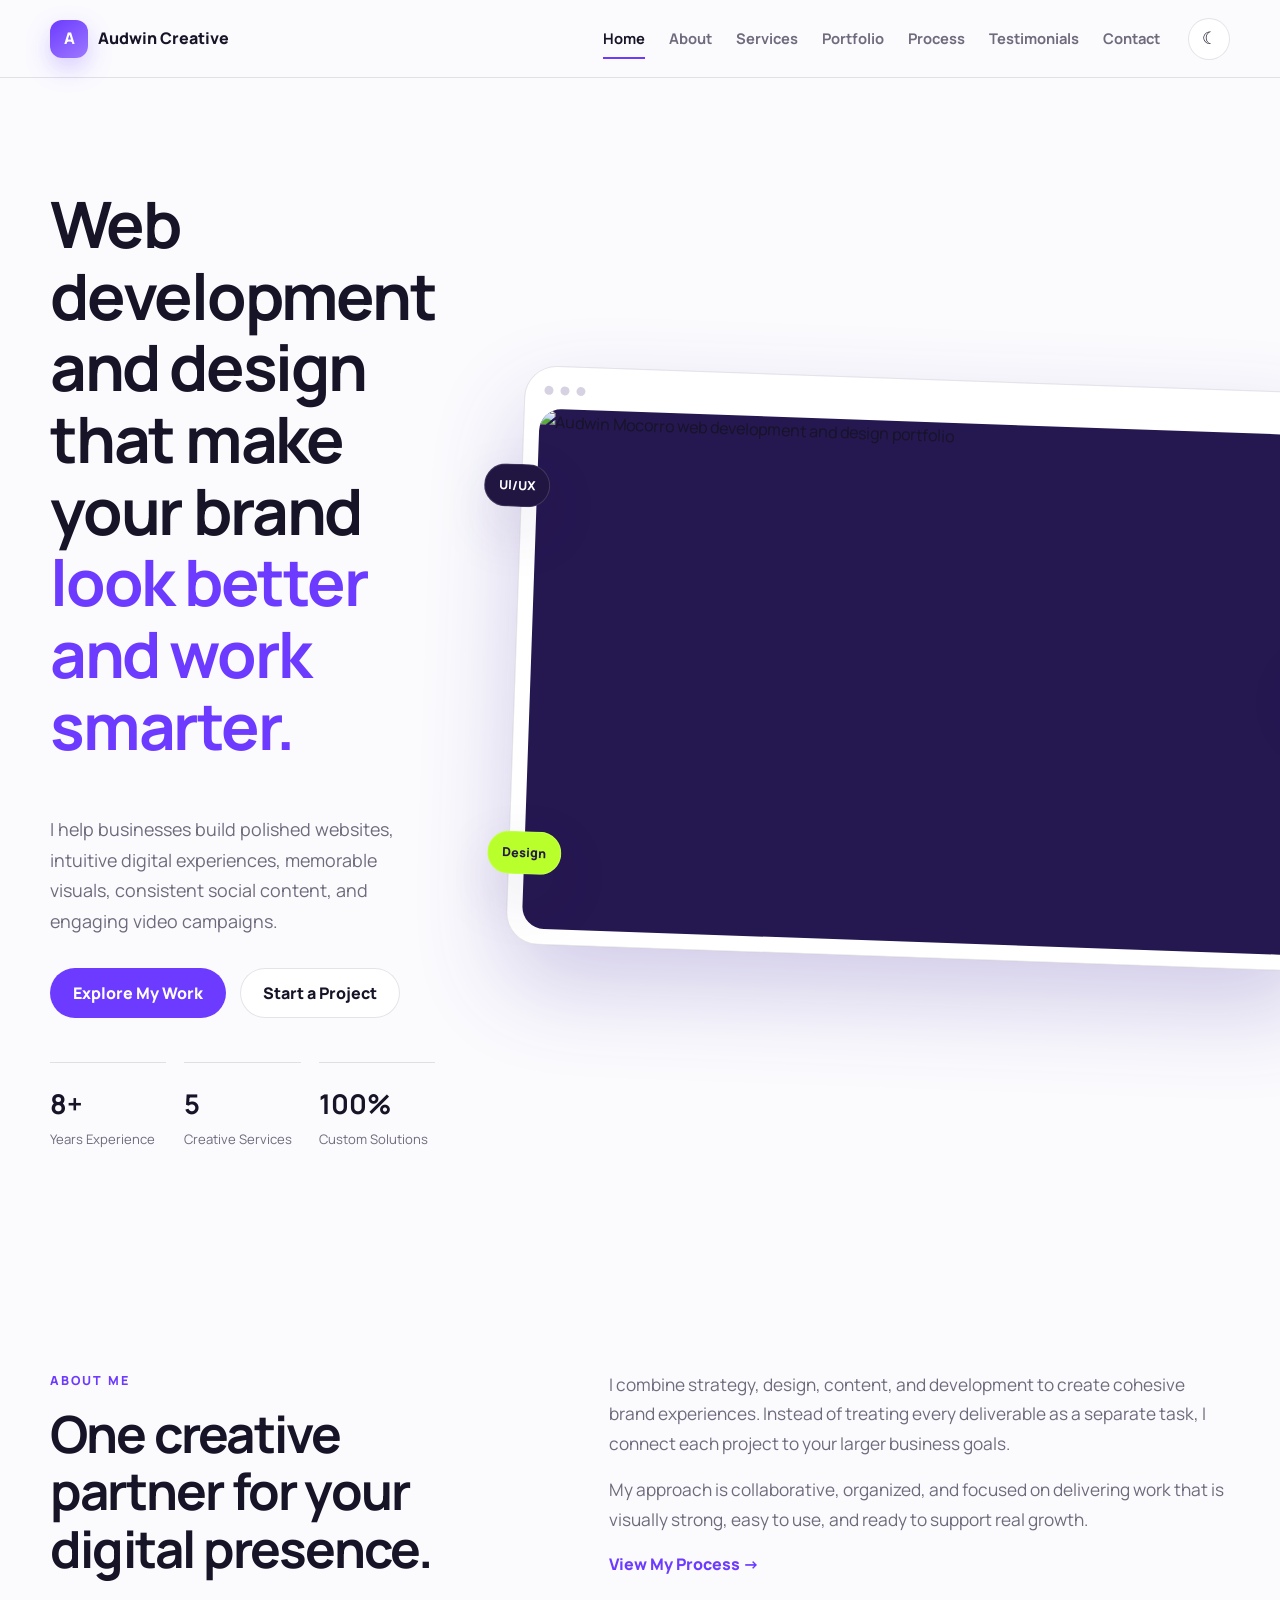
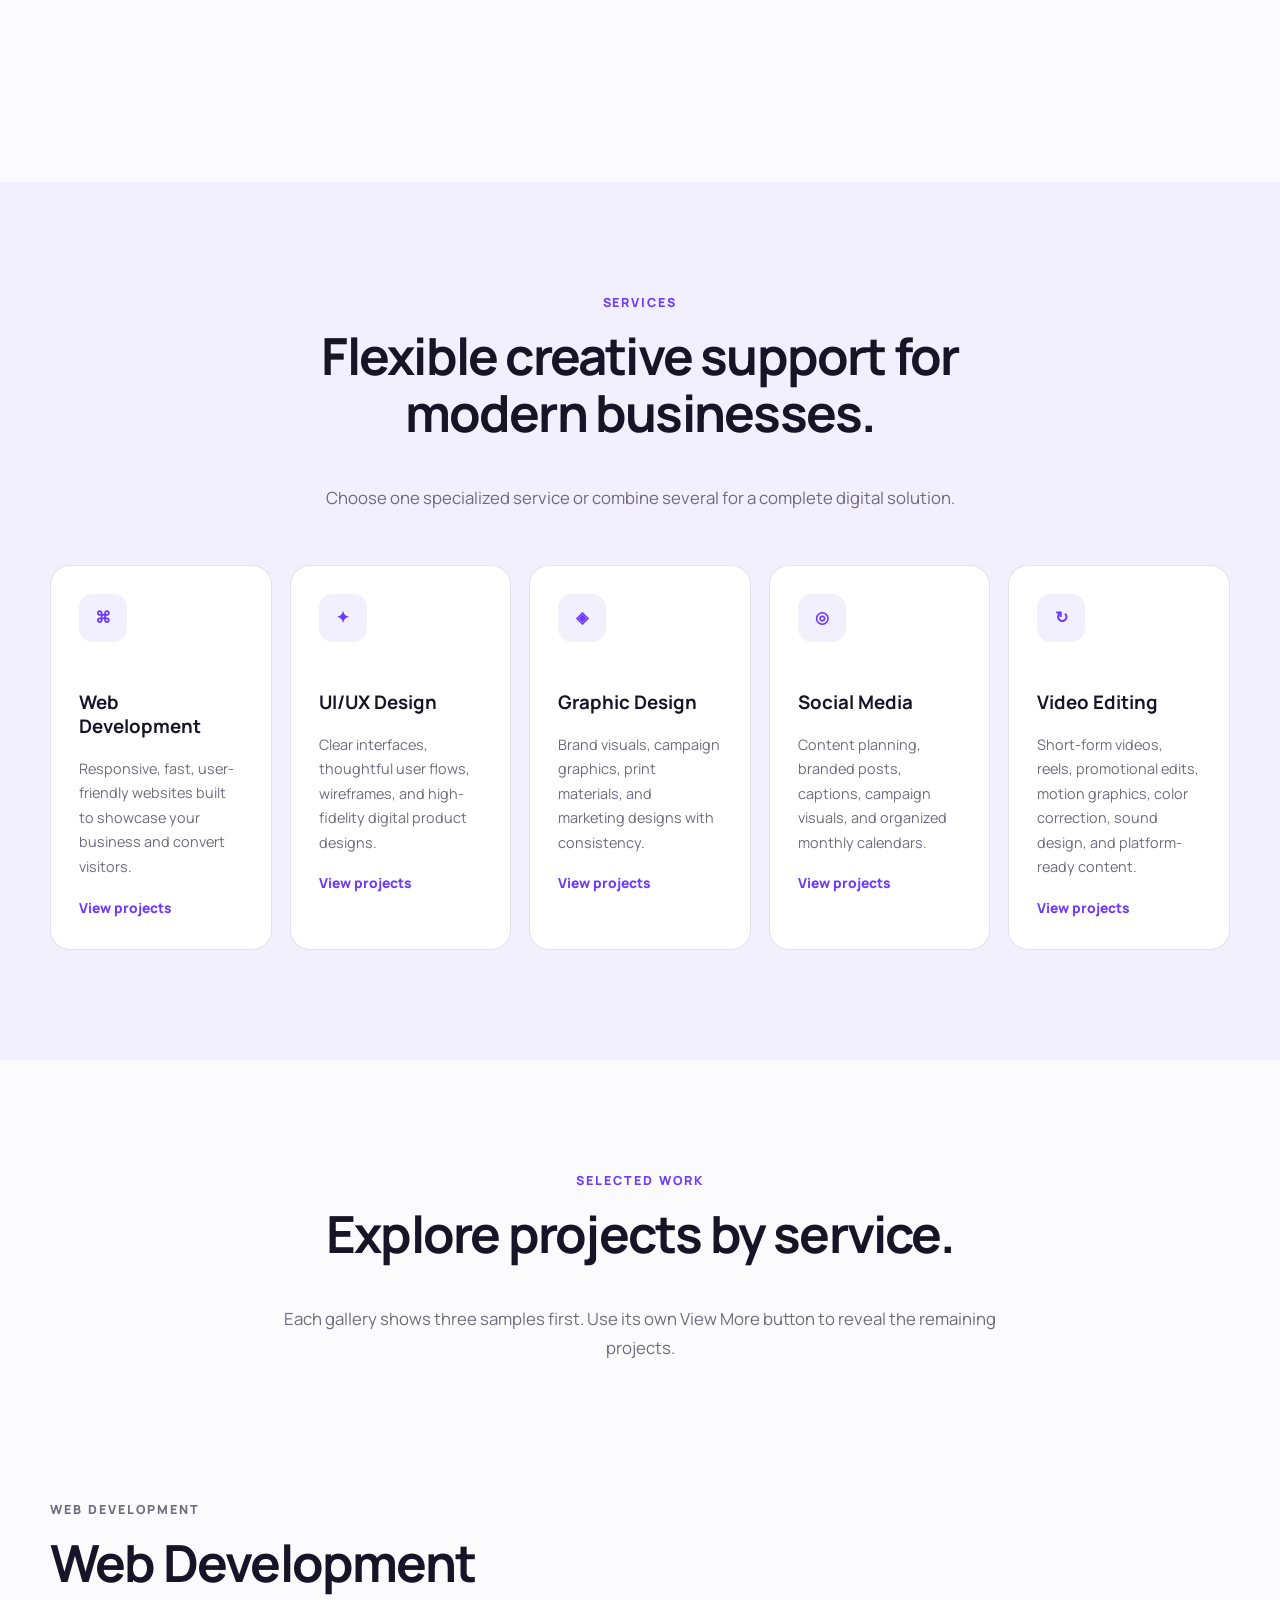
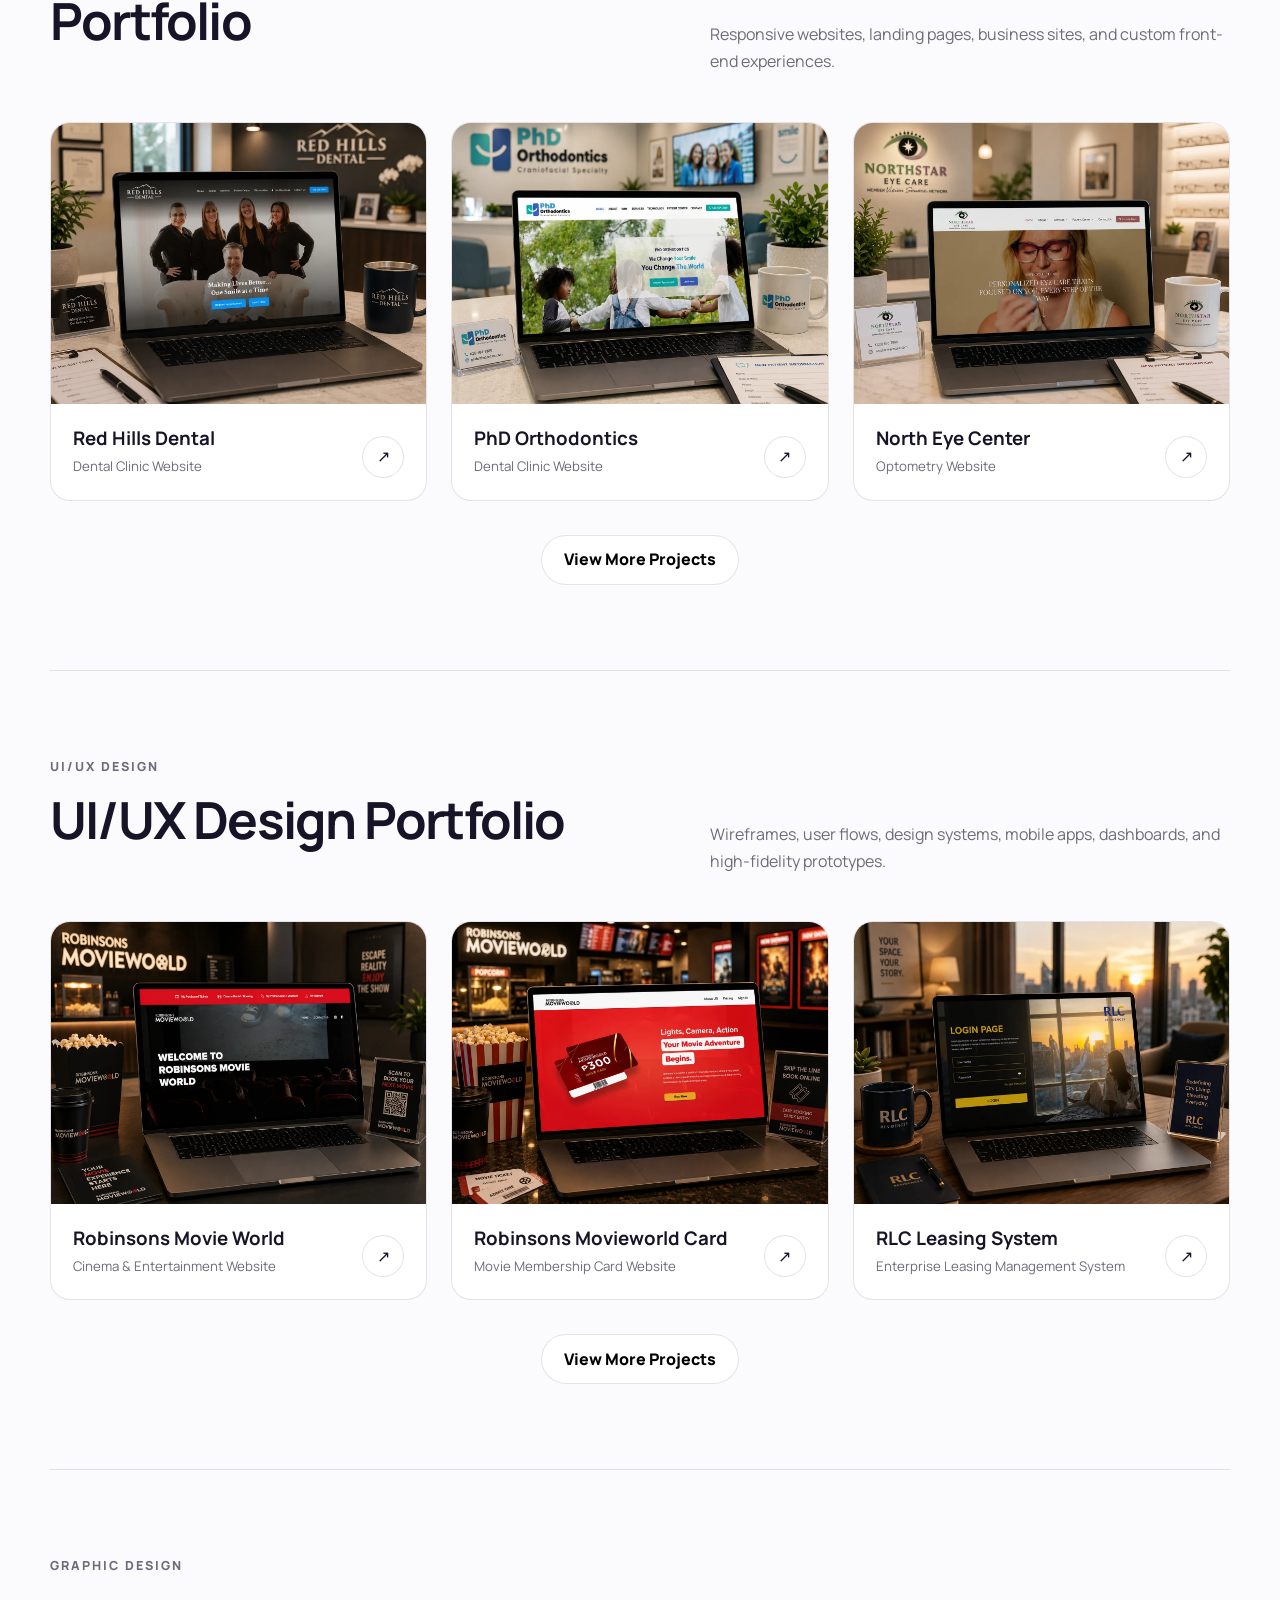
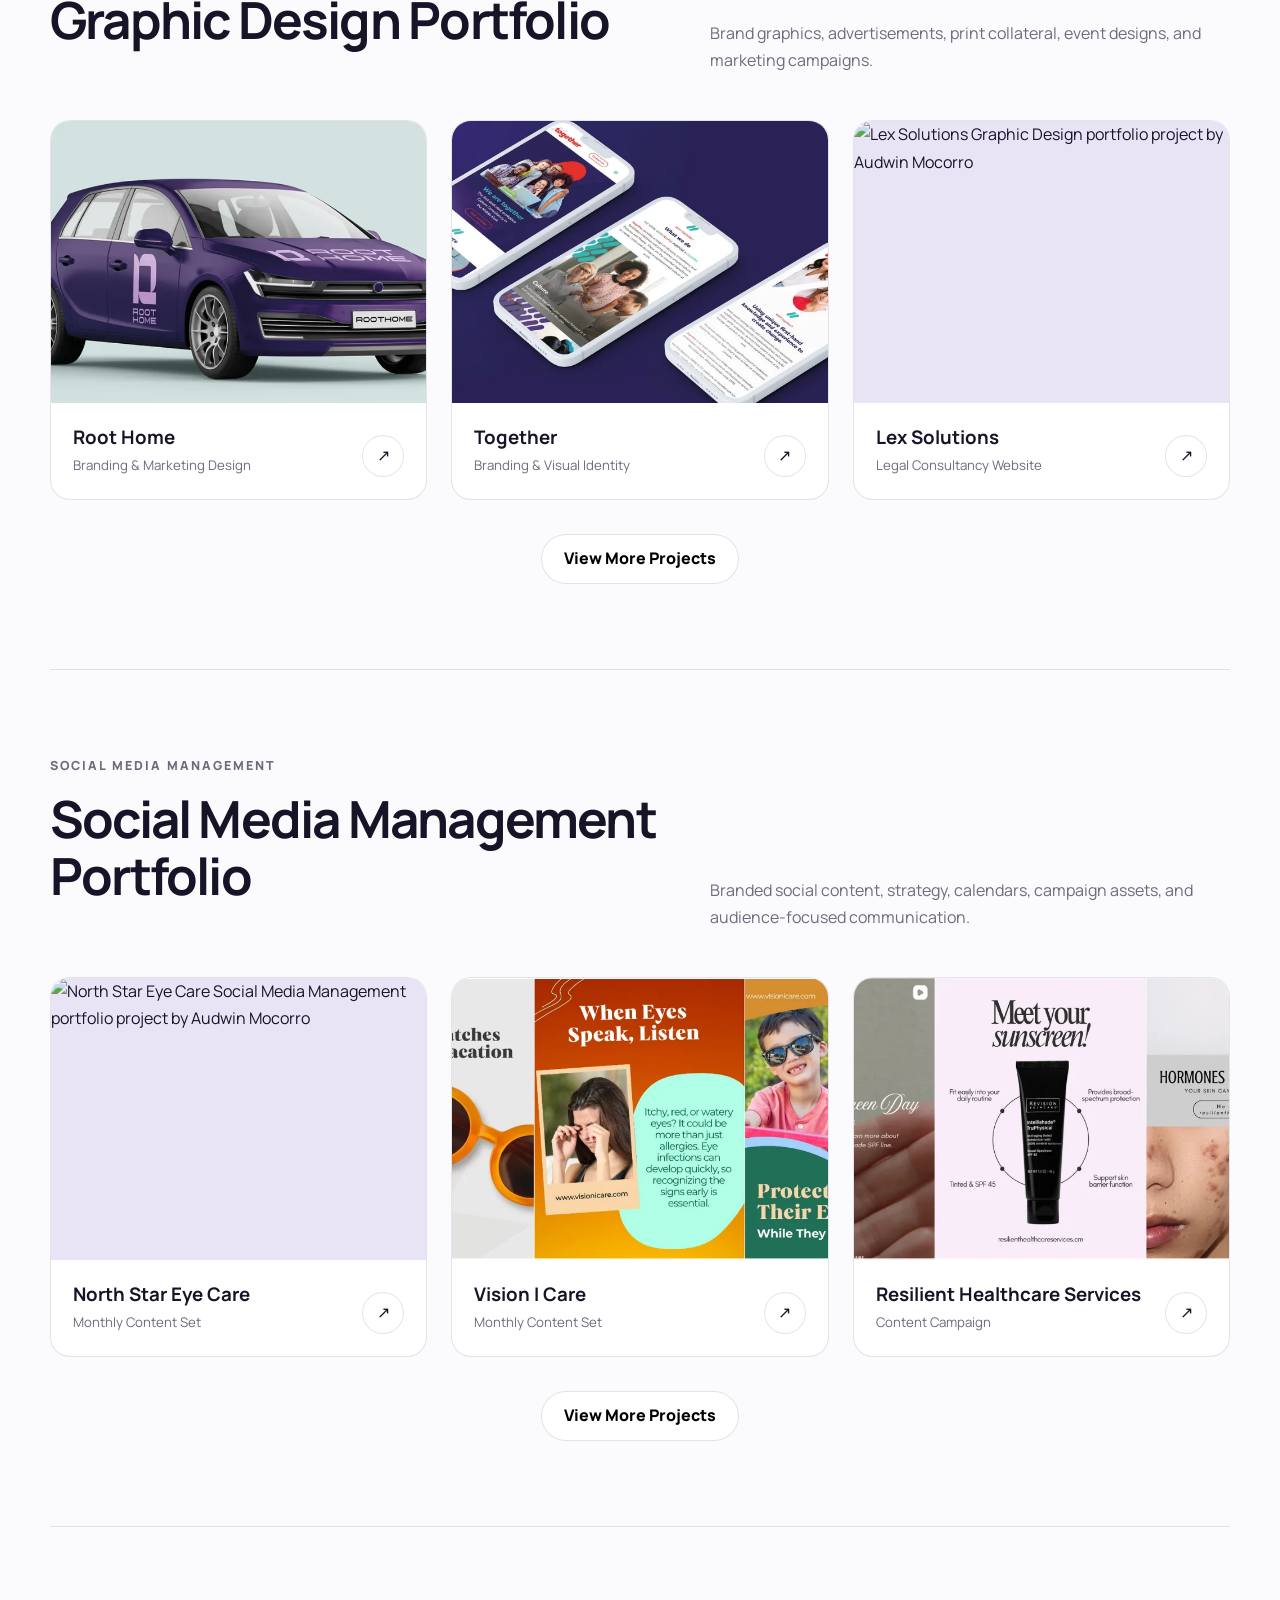
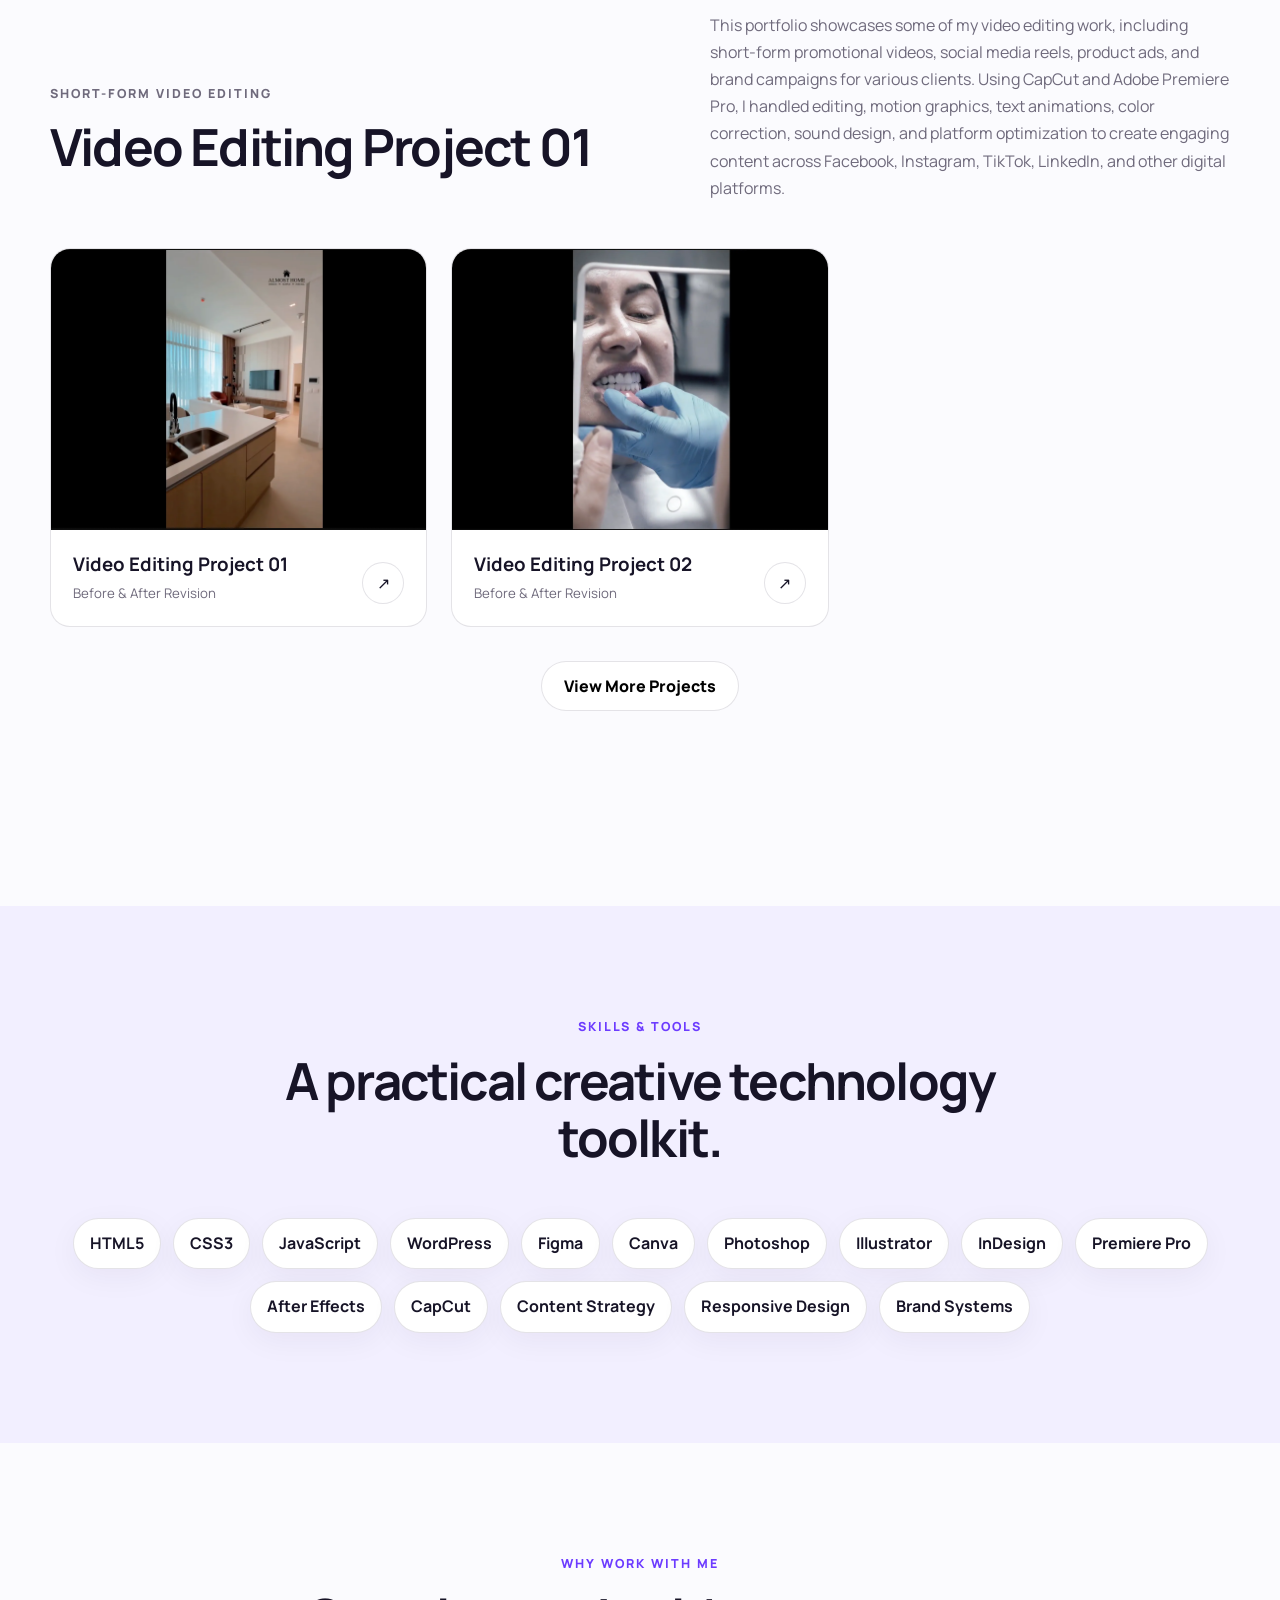
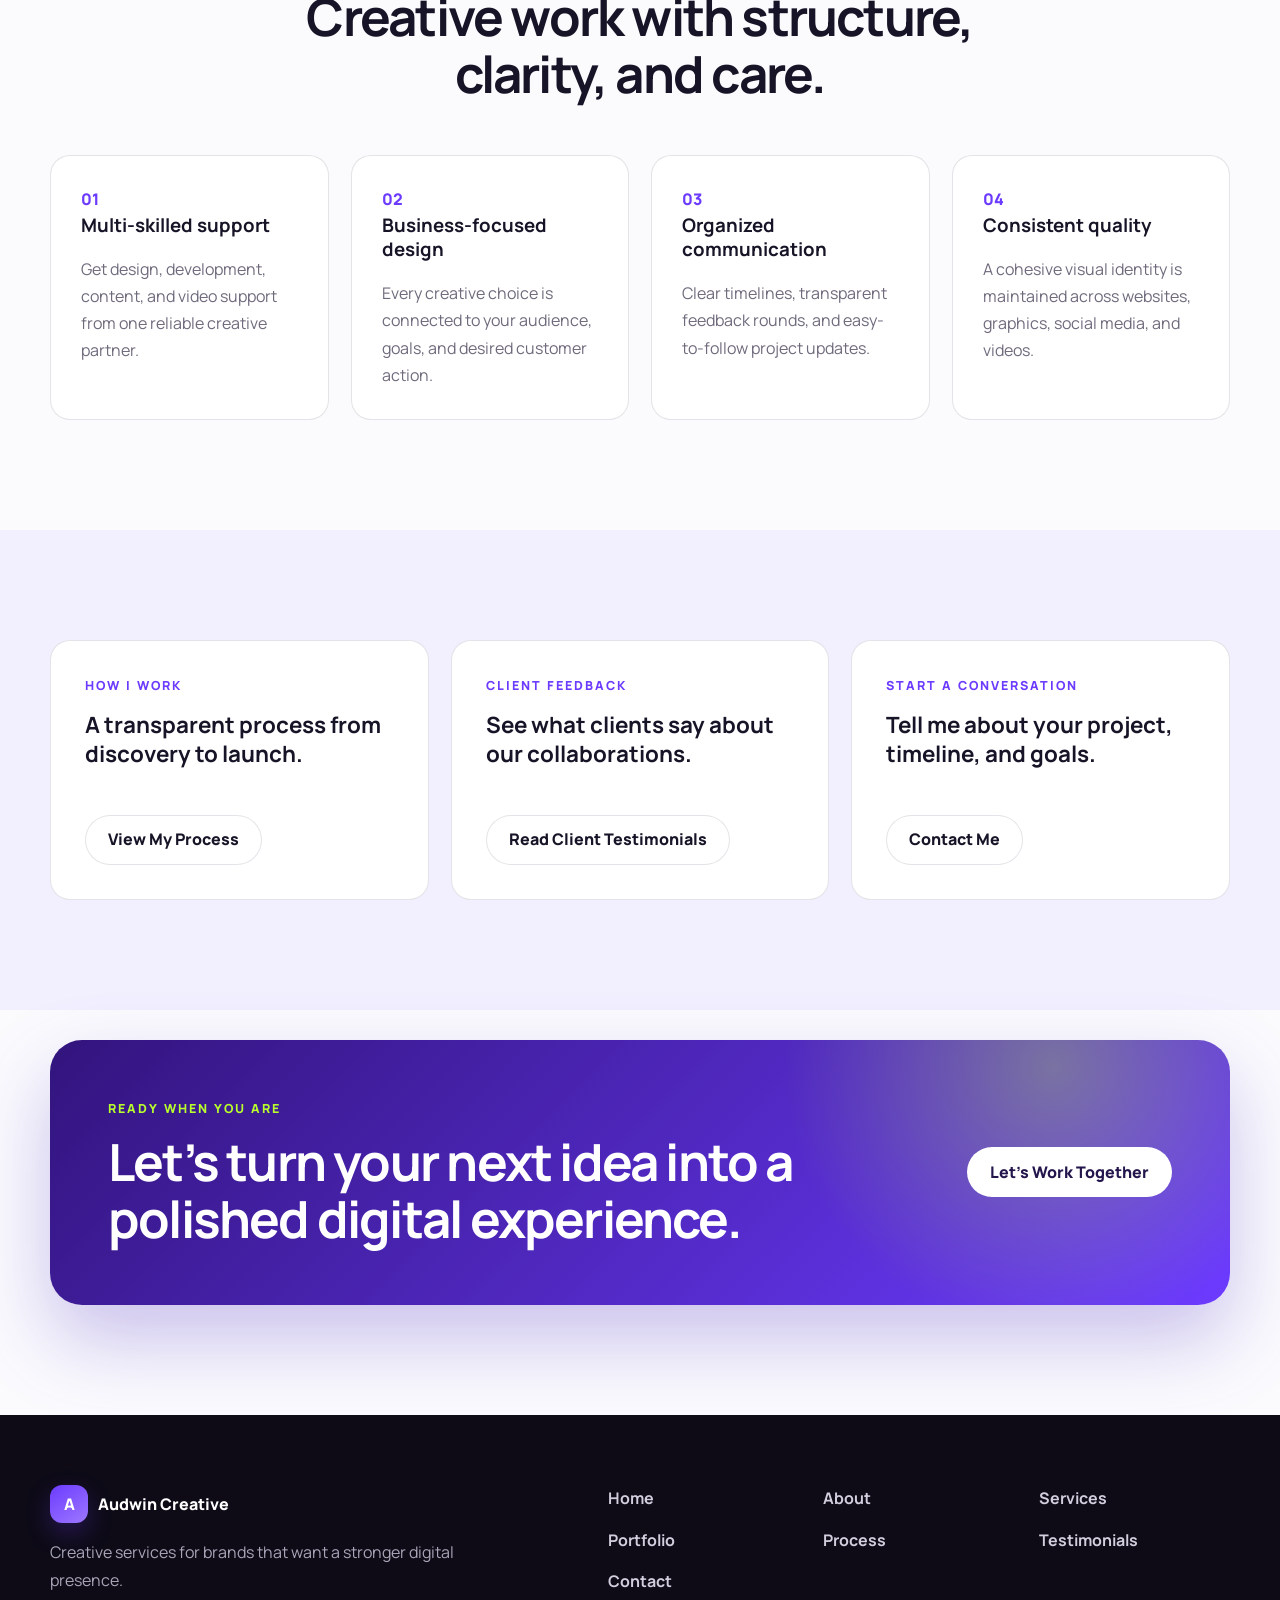
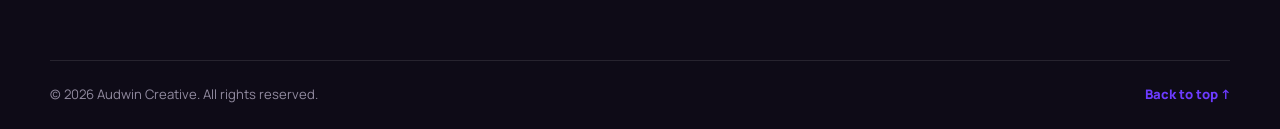
==== index.html @ 1a660b97 "Add files via upload" ====
<!DOCTYPE html>

<html lang="en">
<head>
<meta charset="utf-8"/>
<meta content="width=device-width, initial-scale=1.0" name="viewport"/>
<meta content="Portfolio of Audwin Mocorro, a web developer and multidisciplinary designer specializing in WordPress, UI/UX, graphic design, social media and video editing." name="description"/>
<title>Audwin Mocorro | Web Developer, UI/UX &amp; Graphic Designer</title>
<link href="https://fonts.googleapis.com" rel="preconnect"/>
<link crossorigin="" href="https://fonts.gstatic.com" rel="preconnect"/>
<link href="https://fonts.googleapis.com/css2?family=Manrope:wght@400;500;600;700;800&amp;family=Playfair+Display:wght@600;700&amp;display=swap" rel="stylesheet"/>
<link href="style.css" rel="stylesheet"/>
<script defer="" src="script.js"></script>
<meta content="index, follow, max-image-preview:large, max-snippet:-1, max-video-preview:-1" name="robots"/><link href="https://audwinportfolio.online/" rel="canonical"/><meta content="website" property="og:type"/><meta content="Audwin Mocorro Portfolio" property="og:site_name"/><meta content="Audwin Mocorro | Web Developer, UI/UX &amp; Graphic Designer" property="og:title"/><meta content="Portfolio of Audwin Mocorro, a web developer and multidisciplinary designer specializing in WordPress, UI/UX, graphic design, social media and video editing." property="og:description"/><meta content="https://audwinportfolio.online/" property="og:url"/><meta content="summary_large_image" name="twitter:card"/><meta content="Audwin Mocorro | Web Developer, UI/UX &amp; Graphic Designer" name="twitter:title"/><meta content="Portfolio of Audwin Mocorro, a web developer and multidisciplinary designer specializing in WordPress, UI/UX, graphic design, social media and video editing." name="twitter:description"/><meta content="https://audwinportfolio.online/assets__images__heroimage.webp" property="og:image"/><meta content="Audwin Mocorro creative portfolio workspace" property="og:image:alt"/><meta content="https://audwinportfolio.online/assets__images__heroimage.webp" name="twitter:image"/><script type="application/ld+json">{"@context": "https://schema.org", "@graph": [{"@type": "Person", "@id": "https://audwinportfolio.online/#person", "name": "Audwin M. Mocorro Jr.", "url": "https://audwinportfolio.online/", "jobTitle": "Web Developer and Multidisciplinary Designer", "knowsAbout": ["Web Development", "WordPress", "UI/UX Design", "Graphic Design", "Social Media Management", "Video Editing"]}, {"@type": "WebSite", "@id": "https://audwinportfolio.online/#website", "url": "https://audwinportfolio.online/", "name": "Audwin Mocorro Portfolio", "publisher": {"@id": "https://audwinportfolio.online/#person"}}, {"@type": "ProfilePage", "@id": "https://audwinportfolio.online/#profile", "url": "https://audwinportfolio.online/", "name": "Audwin Mocorro | Web Developer, UI/UX & Graphic Designer", "mainEntity": {"@id": "https://audwinportfolio.online/#person"}, "isPartOf": {"@id": "https://audwinportfolio.online/#website"}}]}</script></head>
<body data-page="home">
<div aria-hidden="true" class="scroll-progress"><span></span></div>
<header class="site-header">
<div class="container nav-wrap">
<a aria-label="Audwin Creative home" class="brand" href="index.html">
<span class="brand-mark">A</span>
<span>Audwin Creative</span>
</a>
<button aria-controls="site-navigation" aria-expanded="false" aria-label="Open navigation" class="nav-toggle" type="button">
<span></span><span></span><span></span>
</button>
<nav aria-label="Primary navigation" class="site-nav" id="site-navigation">
<a data-nav="home" href="index.html">Home</a>
<a href="index.html#about">About</a>
<a href="index.html#services">Services</a>
<a href="index.html#portfolio">Portfolio</a>
<a data-nav="process" href="process.html">Process</a>
<a data-nav="testimonials" href="testimonials.html">Testimonials</a>
<a data-nav="contact" href="contact.html">Contact</a>
</nav>
<button aria-label="Switch color theme" class="theme-toggle" title="Switch color theme" type="button">
<span aria-hidden="true" class="theme-icon">☾</span>
</button>
</div>
</header>
<main>
<section class="hero section page-enter">
<div class="container hero-grid">
<div class="hero-copy reveal">
<h2 class="hero-title">Web development and design that make your brand <span>look better and work smarter.</span></h2>
<p class="hero-text">I help businesses build polished websites, intuitive digital experiences, memorable visuals, consistent social content, and engaging video campaigns.</p>
<div class="button-row">
<a class="btn btn-primary" href="#portfolio">Explore My Work</a>
<a class="btn btn-secondary" href="contact.html">Start a Project</a>
</div>
<div aria-label="Portfolio statistics" class="hero-stats">
<div><strong>8+</strong><span>Years Experience</span></div>
<div><strong>5</strong><span>Creative Services</span></div>
<div><strong>100%</strong><span>Custom Solutions</span></div>
</div>
</div>
<div class="hero-visual reveal">
<div class="workspace-card">
<div aria-hidden="true" class="workspace-top"><span></span><span></span><span></span></div>
<div class="workspace-screen">
<!-- Replace this dummy hero image with your own image inside assets/images -->
<img alt="Audwin Mocorro web development and design portfolio" decoding="async" fetchpriority="high" height="800" src="assets__images__heroimage.webp" width="1200"/>
</div>
<div class="floating-badge badge-one">UI/UX</div>
<div class="floating-badge badge-two">Web</div>
<div class="floating-badge badge-three">Design</div>
</div>
</div>
</div>
</section>
<section class="section" id="about">
<div class="container split-layout">
<div class="section-heading reveal">
<p class="eyebrow">About Me</p>
<h2>One creative partner for your digital presence.</h2>
</div>
<div class="about-copy reveal">
<p>I combine strategy, design, content, and development to create cohesive brand experiences. Instead of treating every deliverable as a separate task, I connect each project to your larger business goals.</p>
<p>My approach is collaborative, organized, and focused on delivering work that is visually strong, easy to use, and ready to support real growth.</p>
<a class="text-link" href="process.html">View My Process <span>→</span></a>
</div>
</div>
</section>
<section class="section section-muted" id="services">
<div class="container">
<div class="section-heading centered reveal">
<p class="eyebrow">Services</p>
<h2>Flexible creative support for modern businesses.</h2>
<p>Choose one specialized service or combine several for a complete digital solution.</p>
</div>
<div class="service-grid">
<article class="card service-card reveal"><span class="service-icon">⌘</span><h3>Web Development</h3><p>Responsive, fast, user-friendly websites built to showcase your business and convert visitors.</p><a href="#web-development">View projects</a></article>
<article class="card service-card reveal"><span class="service-icon">✦</span><h3>UI/UX Design</h3><p>Clear interfaces, thoughtful user flows, wireframes, and high-fidelity digital product designs.</p><a href="#uiux-design">View projects</a></article>
<article class="card service-card reveal"><span class="service-icon">◈</span><h3>Graphic Design</h3><p>Brand visuals, campaign graphics, print materials, and marketing designs with consistency.</p><a href="#graphic-design">View projects</a></article>
<article class="card service-card reveal"><span class="service-icon">◎</span><h3>Social Media</h3><p>Content planning, branded posts, captions, campaign visuals, and organized monthly calendars.</p><a href="#social-media">View projects</a></article>
<article class="card service-card reveal"><span class="service-icon">↻</span><h3>Video Editing</h3><p>Short-form videos, reels, promotional edits, motion graphics, color correction, sound design, and platform-ready content.</p><a href="#social-media-revise-management">View projects</a></article>
</div>
</div>
</section>
<section class="section portfolio-master" id="portfolio">
<div class="container">
<div class="section-heading centered reveal">
<p class="eyebrow">Selected Work</p>
<h2>Explore projects by service.</h2>
<p>Each gallery shows three samples first. Use its own View More button to reveal the remaining projects.</p>
</div>
<div id="portfolio-sections"></div>
</div>
</section>
<section class="section section-muted" id="skills">
<div class="container">
<div class="section-heading centered reveal">
<p class="eyebrow">Skills &amp; Tools</p>
<h2>A practical creative technology toolkit.</h2>
</div>
<div class="skills-grid reveal">
<span>HTML5</span><span>CSS3</span><span>JavaScript</span><span>WordPress</span><span>Figma</span><span>Canva</span><span>Photoshop</span><span>Illustrator</span><span>InDesign</span><span>Premiere Pro</span><span>After Effects</span><span>CapCut</span><span>Content Strategy</span><span>Responsive Design</span><span>Brand Systems</span>
</div>
</div>
</section>
<section class="section" id="why-me">
<div class="container">
<div class="section-heading centered reveal">
<p class="eyebrow">Why Work With Me</p>
<h2>Creative work with structure, clarity, and care.</h2>
</div>
<div class="feature-grid">
<article class="card feature-card reveal"><span>01</span><h3>Multi-skilled support</h3><p>Get design, development, content, and video support from one reliable creative partner.</p></article>
<article class="card feature-card reveal"><span>02</span><h3>Business-focused design</h3><p>Every creative choice is connected to your audience, goals, and desired customer action.</p></article>
<article class="card feature-card reveal"><span>03</span><h3>Organized communication</h3><p>Clear timelines, transparent feedback rounds, and easy-to-follow project updates.</p></article>
<article class="card feature-card reveal"><span>04</span><h3>Consistent quality</h3><p>A cohesive visual identity is maintained across websites, graphics, social media, and videos.</p></article>
</div>
</div>
</section>
<section class="section preview-section section-muted">
<div class="container preview-grid">
<article class="card preview-card reveal"><p class="eyebrow">How I Work</p><h3>A transparent process from discovery to launch.</h3><a class="btn btn-secondary" href="process.html">View My Process</a></article>
<article class="card preview-card reveal"><p class="eyebrow">Client Feedback</p><h3>See what clients say about our collaborations.</h3><a class="btn btn-secondary" href="testimonials.html">Read Client Testimonials</a></article>
<article class="card preview-card reveal"><p class="eyebrow">Start a Conversation</p><h3>Tell me about your project, timeline, and goals.</h3><a class="btn btn-secondary" href="contact.html">Contact Me</a></article>
</div>
</section>
<section class="section cta-section">
<div class="container cta-box reveal">
<div><p class="eyebrow">Ready When You Are</p><h2>Let’s turn your next idea into a polished digital experience.</h2></div>
<a class="btn btn-light" href="contact.html">Let’s Work Together</a>
</div>
</section>
</main>
<footer class="site-footer">
<div class="container footer-grid">
<div><a class="brand footer-brand" href="index.html"><span class="brand-mark">A</span><span>Audwin Creative</span></a><p>Creative services for brands that want a stronger digital presence.</p></div>
<nav aria-label="Footer navigation" class="footer-links"><a href="index.html">Home</a><a href="index.html#about">About</a><a href="index.html#services">Services</a><a href="index.html#portfolio">Portfolio</a><a href="process.html">Process</a><a href="testimonials.html">Testimonials</a><a href="contact.html">Contact</a></nav>
</div>
<div class="container footer-bottom"><span>© <span data-current-year=""></span> Audwin Creative. All rights reserved.</span><a class="text-link" href="#top">Back to top ↑</a></div>
</footer>
<button aria-label="Scroll to top" class="scroll-top" type="button">↑</button>
<div aria-hidden="true" aria-labelledby="modal-title" aria-modal="true" class="modal" id="project-modal" role="dialog">
<div class="modal-backdrop" data-modal-close=""></div>
<div class="modal-panel" role="document">
<button aria-label="Close modal" class="modal-close" data-modal-close="" type="button">×</button>
<div class="modal-gallery">
<div aria-live="polite" id="modal-media"></div>
<button aria-label="Previous image" class="gallery-arrow gallery-prev" data-gallery-prev="" type="button">‹</button>
<button aria-label="Next image" class="gallery-arrow gallery-next" data-gallery-next="" type="button">›</button>
<button aria-label="Enlarge image" class="gallery-zoom" data-gallery-zoom="" type="button">⌕</button>
<span class="gallery-counter" id="modal-counter">1 / 1</span>
</div>
<div aria-label="Project image thumbnails" class="modal-thumbnails" id="modal-thumbnails"></div>
<div class="modal-copy"><p class="eyebrow" id="modal-category">Project Category</p><h2 id="modal-title">Project Title</h2><p id="modal-description">Project description.</p><p class="gallery-help">Use the arrow buttons, keyboard arrows, thumbnails, or swipe to browse.</p></div>
<div aria-hidden="true" class="image-zoom" id="image-zoom">
<button aria-label="Close enlarged image" class="zoom-close" data-zoom-close="" type="button">×</button>
<div class="zoom-backdrop" data-zoom-close=""></div>
<img alt="" decoding="async" id="zoom-image" loading="lazy" src=""/>
</div>
</div>
</div>
</body>
</html>
---- style.css ----
:root {
  --bg: #fbfbfe;
  --surface: #ffffff;
  --surface-alt: #f2efff;
  --text: #171427;
  --muted: #6f6a7c;
  --primary: #6c3bff;
  --primary-dark: #4f22d6;
  --accent: #b9ff2c;
  --border: rgba(35, 28, 58, 0.12);
  --shadow: 0 22px 60px rgba(54, 36, 108, 0.12);
  --radius-sm: 12px;
  --radius: 20px;
  --radius-lg: 32px;
  --container: 1180px;
  --header-height: 78px;
  --transition: 220ms ease;
}

[data-theme="dark"] {
  /* Main colors */
  --bg: #0d0a17;
  --surface: #171222;
  --surface-alt: #211a32;

  /* Text colors */
  --text: #f8f6ff;
  --muted: #b9b2c9;

  /* Brand colors */
  --primary: #8b5cf6;
  --primary-dark: #7c3aed;
  --accent: #b9ff2c;

  /* Borders and shadows */
  --border: rgba(255, 255, 255, 0.12);
  --shadow: 0 24px 70px rgba(0, 0, 0, 0.45);

  color-scheme: dark;
}

* { box-sizing: border-box; }
html { scroll-behavior: smooth; scroll-padding-top: calc(var(--header-height) + 20px); }
body { margin: 0; font-family: "Manrope", sans-serif; color: var(--text); background: var(--bg); line-height: 1.7; transition: background var(--transition), color var(--transition); }
body.nav-open { overflow: hidden; }
img, video { display: block; max-width: 100%; }
a { color: inherit; text-decoration: none; }
button, input, select, textarea { font: inherit; }
button { cursor: pointer; }
h1, h2, h3, p { margin-top: 0; }
h1, h2 { letter-spacing: -0.035em; line-height: 1.12; }
h1 { font-size: clamp(3rem, 7vw, 6rem); }
h2 { font-size: clamp(2rem, 4vw, 3.7rem); }
h3 { line-height: 1.3; }

.visit-website-btn{
  display:inline-block;
  margin-top:15px;
  padding:12px 20px;
  background:#6c3bff;
  color:#fff;
  text-decoration:none;
  border-radius:8px;
  font-weight:600;
  transition:.3s;
}

.visit-website-btn:hover{
  background:#5a2fe0;
  transform:translateY(-2px);
}

.container { width: min(var(--container), calc(100% - 40px)); margin-inline: auto; }
.narrow { max-width: 830px; }
.section { padding: 110px 0; }
.section-muted { background: var(--surface-alt); }
.card { background: var(--surface); border: 1px solid var(--border); border-radius: var(--radius); box-shadow: var(--shadow); }
.eyebrow { margin-bottom: 14px; color: var(--primary); font-size: .78rem; font-weight: 800; letter-spacing: .16em; text-transform: uppercase; }
.section-heading { max-width: 760px; margin-bottom: 52px; }
.section-heading.centered { margin-inline: auto; text-align: center; }
.section-heading p:last-child { color: var(--muted); font-size: 1.05rem; }
.button-row { display: flex; gap: 14px; flex-wrap: wrap; margin-top: 32px; }
.btn { display: inline-flex; align-items: center; justify-content: center; min-height: 50px; padding: 0 22px; border: 1px solid transparent; border-radius: 999px; font-weight: 800; transition: transform var(--transition), background var(--transition), border var(--transition); }
.btn:hover { transform: translateY(-2px); }
.btn-primary { color: #fff; background: var(--primary); }
.btn-primary:hover { background: var(--primary-dark); }
.btn-secondary { background: var(--surface); border-color: var(--border); }
.btn-secondary:hover { border-color: var(--primary); }
.btn-light { color: #24164d; background: #fff; }
.text-link { color: var(--primary); font-weight: 800; }

.scroll-progress { position: fixed; inset: 0 0 auto; z-index: 1000; height: 3px; background: transparent; }
.scroll-progress span { display: block; width: 0; height: 100%; background: linear-gradient(90deg, var(--primary), var(--accent)); }
.site-header { position: sticky; top: 0; z-index: 900; height: var(--header-height); background: color-mix(in srgb, var(--bg) 87%, transparent); border-bottom: 1px solid var(--border); backdrop-filter: blur(18px); }
.nav-wrap { display: flex; align-items: center; height: 100%; gap: 28px; }
.brand { display: inline-flex; align-items: center; gap: 10px; font-weight: 800; white-space: nowrap; }
.brand-mark { display: grid; place-items: center; width: 38px; aspect-ratio: 1; color: #fff; background: linear-gradient(145deg, var(--primary), #9d78ff); border-radius: 12px; box-shadow: 0 10px 24px rgba(108, 59, 255, .25); }
.site-nav { display: flex; align-items: center; gap: 24px; margin-left: auto; }
.site-nav a { position: relative; color: var(--muted); font-size: .92rem; font-weight: 700; }
.site-nav a::after { content: ""; position: absolute; left: 0; right: 100%; bottom: -8px; height: 2px; background: var(--primary); transition: right var(--transition); }
.site-nav a:hover, .site-nav a.active { color: var(--text); }
.site-nav a:hover::after, .site-nav a.active::after { right: 0; }
.theme-toggle, .nav-toggle { display: grid; place-items: center; border: 1px solid var(--border); background: var(--surface); color: var(--text); }
.theme-toggle { width: 42px; height: 42px; border-radius: 50%; font-size: 1.05rem; }
.nav-toggle { display: none; width: 44px; height: 44px; margin-left: auto; border-radius: 12px; }
.nav-toggle span { width: 20px; height: 2px; margin: 2px 0; background: currentColor; transition: transform var(--transition), opacity var(--transition); }

.hero { min-height: calc(100vh - var(--header-height)); display: grid; align-items: center; overflow: hidden; }
.hero-grid { display: grid; grid-template-columns: 1.05fr .95fr; gap: 80px; align-items: center; }
.hero .hero-title { font-size: clamp(2.35rem, 5vw, 4.6rem); }
.hero .hero-title span { color: var(--primary); }
.hero-text { max-width: 680px; color: var(--muted); font-size: 1.12rem; }
.hero-stats { display: grid; grid-template-columns: repeat(3, 1fr); gap: 18px; margin-top: 44px; }
.hero-stats div { padding-top: 18px; border-top: 1px solid var(--border); }
.hero-stats strong, .hero-stats span { display: block; }
.hero-stats strong { font-size: 1.7rem; }
.hero-stats span { color: var(--muted); font-size: .82rem; }
.workspace-card { position: relative; padding: 15px; background: var(--surface); border: 1px solid var(--border); border-radius: var(--radius-lg); box-shadow: 0 40px 90px rgba(64, 37, 155, .22); transform: rotate(2deg); }
.workspace-top { display: flex; gap: 7px; padding: 4px 4px 14px; }
.workspace-top span { width: 9px; aspect-ratio: 1; border-radius: 50%; background: #d7d2e2; }
.workspace-screen { height: 520px; overflow: hidden; border-radius: 22px; background: #251750; }
.workspace-screen img { width: 100%; height: 100%; object-fit: cover; }
.floating-badge { position: absolute; padding: 10px 14px; color: #fff; background: #211641; border: 1px solid rgba(255,255,255,.15); border-radius: 999px; font-size: .78rem; font-weight: 800; box-shadow: var(--shadow); }
.badge-one { top: 17%; left: -38px; }.badge-two { top: 46%; right: -30px; }.badge-three { bottom: 12%; left: -22px; color: #251844; background: var(--accent); }

.split-layout { display: grid; grid-template-columns: .85fr 1.15fr; gap: 100px; align-items: start; }
.about-copy p { color: var(--muted); font-size: 1.08rem; }
.service-grid { display: grid; grid-template-columns: repeat(5, 1fr); gap: 18px; }
.service-card { padding: 28px; box-shadow: none; transition: transform var(--transition), box-shadow var(--transition); }
.service-card:hover { transform: translateY(-7px); box-shadow: var(--shadow); }
.service-icon { display: grid; place-items: center; width: 48px; height: 48px; margin-bottom: 48px; color: var(--primary); background: var(--surface-alt); border-radius: 14px; font-weight: 800; }
.service-card p { color: var(--muted); font-size: .9rem; }
.service-card a { color: var(--primary); font-size: .86rem; font-weight: 800; }

.portfolio-section { padding: 85px 0; border-bottom: 1px solid var(--border); }
.portfolio-section:last-child { border-bottom: 0; }
.portfolio-heading { display: flex; align-items: end; justify-content: space-between; gap: 30px; margin-bottom: 30px; }
.portfolio-heading p { max-width: 520px; color: var(--muted); }
.project-grid { display: grid; grid-template-columns: repeat(3, 1fr); gap: 24px; }
.project-card { overflow: hidden; box-shadow: none; }
.project-card[hidden] { display: none; }
.project-media { position: relative; aspect-ratio: 4/3; overflow: hidden; background: #e8e4f5; }
.project-media img, .project-media video { width: 100%; height: 100%; object-fit: cover; transition: transform .5s ease; }
.project-card:hover .project-media img { transform: scale(1.045); }
.play-overlay { position: absolute; inset: 0; display: grid; place-items: center; color: #fff; background: linear-gradient(transparent, rgba(0,0,0,.25)); font-size: 3rem; pointer-events: none; }
.video-fallback { position: absolute; inset: auto 12px 12px; padding: 8px 10px; color: #fff; background: rgba(20,14,39,.82); border-radius: 8px; font-size: .72rem; }
.project-copy { display: flex; justify-content: space-between; gap: 20px; align-items: end; padding: 22px; }
.project-copy h3 { margin-bottom: 5px; }
.project-copy p { margin-bottom: 0; color: var(--muted); font-size: .83rem; }
.project-open { flex: 0 0 auto; width: 42px; height: 42px; border: 1px solid var(--border); border-radius: 50%; color: var(--text); background: var(--surface); }
.view-more-wrap { margin-top: 34px; text-align: center; }

.skills-grid { display: flex; flex-wrap: wrap; justify-content: center; gap: 12px; }
.skills-grid span { padding: 11px 16px; background: var(--surface); border: 1px solid var(--border); border-radius: 999px; font-weight: 700; box-shadow: 0 8px 30px rgba(35,28,58,.05); }
.feature-grid { display: grid; grid-template-columns: repeat(4, 1fr); gap: 22px; }
.feature-card { padding: 30px; box-shadow: none; }
.feature-card > span { color: var(--primary); font-weight: 800; }
.feature-card p { margin-bottom: 0; color: var(--muted); }
.preview-grid { display: grid; grid-template-columns: repeat(3, 1fr); gap: 22px; }
.preview-card { padding: 34px; box-shadow: none; }
.preview-card h3 { min-height: 82px; font-size: 1.4rem; }
.cta-section { padding-top: 30px; }
.cta-box { display: flex; align-items: center; justify-content: space-between; gap: 30px; padding: 58px; color: #fff; background: radial-gradient(circle at 85% 10%, rgba(185,255,44,.32), transparent 26%), linear-gradient(135deg, #32147d, #6c3bff); border-radius: var(--radius-lg); box-shadow: 0 35px 80px rgba(77,42,188,.28); }
.cta-box .eyebrow { color: var(--accent); }.cta-box h2 { max-width: 780px; margin-bottom: 0; }

.page-header { padding: 120px 0 85px; text-align: center; background: radial-gradient(circle at 50% 0, rgba(108,59,255,.17), transparent 50%); }
.page-header p:last-child { color: var(--muted); font-size: 1.12rem; }
.process-timeline { position: relative; max-width: 980px; margin: 0 auto; }
.process-timeline::before { content: ""; position: absolute; top: 0; bottom: 0; left: 49px; width: 2px; background: linear-gradient(var(--primary), var(--accent)); }
.timeline-item { position: relative; display: grid; grid-template-columns: 100px 1fr; gap: 30px; margin-bottom: 34px; }
.timeline-marker { position: relative; z-index: 1; display: grid; place-items: start center; padding-top: 30px; }
.timeline-marker span { display: grid; place-items: center; width: 58px; height: 58px; color: #fff; background: var(--primary); border: 8px solid var(--bg); border-radius: 50%; font-size: .78rem; font-weight: 800; }
.timeline-card { display: grid; grid-template-columns: 76px 1fr; gap: 24px; padding: 34px; box-shadow: none; }
.process-icon { display: grid; place-items: center; width: 62px; height: 62px; color: var(--primary); background: var(--surface-alt); border-radius: 18px; font-size: 1.2rem; font-weight: 800; }
.phase-label { margin-bottom: 7px; color: var(--primary); font-size: .75rem; font-weight: 800; text-transform: uppercase; letter-spacing: .1em; }
.timeline-card h2 { margin-bottom: 12px; font-size: 2rem; }.timeline-card p { color: var(--muted); }
.timeline-card dl { display: grid; grid-template-columns: 1fr 1fr; gap: 14px; margin: 24px 0 0; }
.timeline-card dl div { padding: 16px; background: var(--surface-alt); border-radius: var(--radius-sm); }
.timeline-card dt { color: var(--muted); font-size: .72rem; font-weight: 800; text-transform: uppercase; }.timeline-card dd { margin: 3px 0 0; font-weight: 700; }

.filter-bar { display: flex; flex-wrap: wrap; justify-content: center; gap: 10px; margin-bottom: 38px; }
.filter-btn { padding: 10px 16px; color: var(--muted); background: var(--surface); border: 1px solid var(--border); border-radius: 999px; font-size: .82rem; font-weight: 800; }
.filter-btn.active, .filter-btn:hover { color: #fff; background: var(--primary); border-color: var(--primary); }
.testimonial-grid { display: grid; grid-template-columns: repeat(2, 1fr); gap: 24px; }
.testimonial-card { padding: 30px; box-shadow: none; transition: opacity var(--transition), transform var(--transition); }
.testimonial-card[hidden] { display: none; }
.testimonial-head { display: flex; align-items: center; gap: 16px; }
.testimonial-head img { width: 62px; height: 62px; object-fit: cover; border-radius: 50%; }
.testimonial-head h2 { margin-bottom: 2px; font-size: 1.15rem; }.testimonial-head p, .testimonial-head span { margin: 0; color: var(--muted); font-size: .78rem; }
.rating { margin: 24px 0 14px; color: #f5b800; letter-spacing: .12em; }
.testimonial-card blockquote { margin: 0; font-family: "Playfair Display", serif; font-size: 1.2rem; line-height: 1.65; }
.testimonial-meta { display: flex; justify-content: space-between; gap: 10px; margin-top: 24px; padding-top: 18px; border-top: 1px solid var(--border); color: var(--muted); font-size: .75rem; font-weight: 800; text-transform: uppercase; }

.contact-layout { display: grid; grid-template-columns: 1.35fr .65fr; gap: 28px; align-items: start; }
.contact-form-card, .contact-panel { padding: 38px; box-shadow: none; }
.form-grid { display: grid; grid-template-columns: repeat(2, 1fr); gap: 22px; }
.form-full { grid-column: 1/-1; }
.form-group label { display: block; margin-bottom: 8px; font-size: .86rem; font-weight: 800; }
.form-group label span { color: #d33c4e; }
.form-group input, .form-group select, .form-group textarea { width: 100%; padding: 13px 14px; color: var(--text); background: var(--bg); border: 1px solid var(--border); border-radius: 10px; outline: none; transition: border var(--transition), box-shadow var(--transition); }
.form-group textarea { resize: vertical; }
.form-group input:focus, .form-group select:focus, .form-group textarea:focus { border-color: var(--primary); box-shadow: 0 0 0 4px rgba(108,59,255,.12); }
.form-group .invalid { border-color: #d33c4e; }
.error-message { display: block; min-height: 18px; margin-top: 4px; color: #d33c4e; font-size: .74rem; }
.field-help { display: block; margin-top: 4px; color: var(--muted); font-size: .72rem; }
.form-status { display: none; margin-bottom: 22px; padding: 14px 16px; border-radius: 10px; font-size: .88rem; }
.form-status.success { display: block; color: #14532d; background: #dcfce7; border: 1px solid #86efac; }
.form-status.error { display: block; color: #7f1d1d; background: #fee2e2; border: 1px solid #fca5a5; }
.submit-btn { min-width: 210px; margin-top: 26px; border: 0; }
.loading-label { display: none; align-items: center; gap: 8px; }.is-loading .submit-label { display: none; }.is-loading .loading-label { display: inline-flex; }
.spinner { width: 16px; height: 16px; border: 2px solid rgba(255,255,255,.45); border-top-color: #fff; border-radius: 50%; animation: spin .7s linear infinite; }
.contact-panel { position: sticky; top: calc(var(--header-height) + 24px); }
.contact-panel h2 { font-size: 2.15rem; }.contact-panel > p { color: var(--muted); }
.contact-list { margin: 30px 0; padding: 0; list-style: none; }
.contact-list li { padding: 16px 0; border-bottom: 1px solid var(--border); }
.contact-list span { display: block; color: var(--muted); font-size: .72rem; font-weight: 800; text-transform: uppercase; }.contact-list p { margin: 3px 0 0; }
.social-links { display: flex; flex-wrap: wrap; gap: 9px; }.social-links a { padding: 8px 11px; background: var(--surface-alt); border-radius: 8px; font-size: .75rem; font-weight: 800; }

.site-footer { padding: 70px 0 24px; background: #0e0b17; color: #fff; }
.footer-grid { display: grid; grid-template-columns: 1fr 1.3fr; gap: 80px; align-items: start; }
.footer-brand { margin-bottom: 16px; }.footer-grid p { max-width: 420px; color: #aaa4b8; }
.footer-links { display: grid; grid-template-columns: repeat(3, 1fr); gap: 14px 24px; }.footer-links a { color: #d3cede; font-weight: 700; }
.footer-bottom { display: flex; justify-content: space-between; gap: 20px; margin-top: 50px; padding-top: 22px; color: #918a9f; border-top: 1px solid rgba(255,255,255,.1); font-size: .82rem; }
.scroll-top { position: fixed; right: 22px; bottom: 22px; z-index: 800; width: 46px; height: 46px; color: #fff; background: var(--primary); border: 0; border-radius: 50%; opacity: 0; visibility: hidden; transform: translateY(10px); transition: all var(--transition); box-shadow: var(--shadow); }.scroll-top.visible { opacity: 1; visibility: visible; transform: translateY(0); }

.modal { position: fixed; inset: 0; z-index: 1100; display: none; place-items: center; padding: 20px; }.modal.open { display: grid; }
.modal-backdrop { position: absolute; inset: 0; background: rgba(8,5,16,.78); backdrop-filter: blur(8px); }
.modal-panel { position: relative; z-index: 1; width: min(900px, 100%); max-height: 90vh; overflow: auto; background: var(--surface); border-radius: var(--radius); box-shadow: 0 40px 100px rgba(0,0,0,.35); }
.modal-close { position: absolute; top: 14px; right: 14px; z-index: 2; width: 42px; height: 42px; color: #fff; background: rgba(16,13,29,.7); border: 0; border-radius: 50%; font-size: 1.5rem; }
#modal-media { background: #1c1531; }.modal-media-image, .modal-media-video { width: 100%; max-height: 520px; object-fit: cover; }.modal-copy { padding: 32px; }.modal-copy h2 { font-size: 2.5rem; }.modal-copy p:last-child { color: var(--muted); }

.reveal { opacity: 0; transform: translateY(26px); transition: opacity .65s ease, transform .65s ease; }.reveal.visible { opacity: 1; transform: none; }
.page-enter { animation: pageEnter .55s ease both; }
@keyframes pageEnter { from { opacity: 0; transform: translateY(14px); } to { opacity: 1; transform: none; } }
@keyframes spin { to { transform: rotate(360deg); } }

@media (max-width: 1050px) {
  .nav-toggle { display: grid; }
  .site-nav { position: fixed; inset: var(--header-height) 0 auto; display: grid; gap: 0; margin: 0; padding: 18px 20px 30px; background: var(--surface); border-bottom: 1px solid var(--border); box-shadow: var(--shadow); transform: translateY(-130%); visibility: hidden; transition: transform .3s ease, visibility .3s ease; }
  .site-nav.open { transform: translateY(0); visibility: visible; }.site-nav a { padding: 14px; }.site-nav a::after { display: none; }
  .nav-open .nav-toggle span:nth-child(1) { transform: translateY(6px) rotate(45deg); }.nav-open .nav-toggle span:nth-child(2) { opacity: 0; }.nav-open .nav-toggle span:nth-child(3) { transform: translateY(-6px) rotate(-45deg); }
  .hero-grid { grid-template-columns: 1fr; }.hero-visual { max-width: 720px; }.workspace-screen { height: 460px; }
  .service-grid { grid-template-columns: repeat(3, 1fr); }.feature-grid { grid-template-columns: repeat(2, 1fr); }.contact-layout { grid-template-columns: 1fr; }.contact-panel { position: static; }
}

@media (max-width: 760px) {
  .container { width: min(100% - 28px, var(--container)); }.section { padding: 78px 0; } h1 { font-size: clamp(2.7rem, 14vw, 4.5rem); }
  .hero { min-height: auto; padding-top: 90px; }.hero-grid { gap: 55px; }.hero-stats { grid-template-columns: 1fr; }.workspace-screen { height: 360px; }.floating-badge { display: none; }
  .split-layout, .footer-grid { grid-template-columns: 1fr; gap: 30px; }.service-grid, .project-grid, .preview-grid, .testimonial-grid { grid-template-columns: 1fr; }.service-icon { margin-bottom: 28px; }
  .portfolio-heading { display: block; }.feature-grid { grid-template-columns: 1fr; }.cta-box { display: block; padding: 38px 28px; }.cta-box .btn { margin-top: 28px; }
  .page-header { padding: 90px 0 60px; }.process-timeline::before { left: 24px; }.timeline-item { grid-template-columns: 50px 1fr; gap: 12px; }.timeline-marker { padding-top: 24px; }.timeline-marker span { width: 48px; height: 48px; border-width: 6px; }.timeline-card { grid-template-columns: 1fr; padding: 24px; }.timeline-card dl { grid-template-columns: 1fr; }
  .form-grid { grid-template-columns: 1fr; }.form-full { grid-column: auto; }.contact-form-card, .contact-panel { padding: 24px; }.footer-links { grid-template-columns: repeat(2, 1fr); }.footer-bottom { flex-direction: column; }
}

@media (prefers-reduced-motion: reduce) {
  *, *::before, *::after { scroll-behavior: auto !important; animation-duration: .01ms !important; animation-iteration-count: 1 !important; transition-duration: .01ms !important; }
  .reveal { opacity: 1; transform: none; }
}

/* Enhanced project gallery modal */
body.modal-open { overflow: hidden; }
.modal-panel { width: min(1040px, 100%); }
.modal-gallery { position: relative; background: #1c1531; overflow: hidden; }
#modal-media { min-height: 360px; display: grid; place-items: center; transition: opacity .18s ease, transform .18s ease; }
#modal-media.is-changing { opacity: .2; transform: scale(.99); }
.modal-media-image, .modal-media-video { display: block; width: 100%; max-height: 620px; object-fit: contain; background: #1c1531; cursor: zoom-in; }
.gallery-arrow, .gallery-zoom { position: absolute; z-index: 3; border: 0; color: #fff; background: rgba(16,13,29,.72); backdrop-filter: blur(6px); box-shadow: 0 8px 24px rgba(0,0,0,.2); }
.gallery-arrow { top: 50%; width: 48px; height: 48px; border-radius: 50%; transform: translateY(-50%); font-size: 2rem; line-height: 1; }
.gallery-prev { left: 16px; }
.gallery-next { right: 16px; }
.gallery-zoom { right: 18px; bottom: 18px; width: 42px; height: 42px; border-radius: 50%; font-size: 1.35rem; }
.gallery-counter { position: absolute; left: 18px; bottom: 18px; z-index: 3; padding: 8px 12px; border-radius: 999px; color: #fff; background: rgba(16,13,29,.72); font-size: .82rem; font-weight: 700; letter-spacing: .08em; }
.modal-thumbnails { display: flex; gap: 10px; padding: 14px 18px; overflow-x: auto; background: #130f22; scrollbar-width: thin; }
.modal-thumbnail { flex: 0 0 82px; width: 82px; height: 58px; padding: 0; overflow: hidden; border: 2px solid transparent; border-radius: 10px; background: #2f2354; opacity: .62; }
.modal-thumbnail.active { border-color: var(--primary); opacity: 1; }
.modal-thumbnail img { width: 100%; height: 100%; object-fit: cover; }
.thumbnail-video { display: grid; place-items: center; width: 100%; height: 100%; color: #fff; }
.gallery-help { margin-top: 18px; font-size: .82rem; color: var(--muted); }
.image-zoom { position: fixed; inset: 0; z-index: 1200; display: none; place-items: center; padding: 28px; }
.image-zoom.open { display: grid; }
.zoom-backdrop { position: absolute; inset: 0; background: rgba(5,3,10,.94); }
.image-zoom img { position: relative; z-index: 1; max-width: min(1500px, 96vw); max-height: 92vh; object-fit: contain; border-radius: 10px; box-shadow: 0 30px 90px rgba(0,0,0,.5); }
.zoom-close { position: fixed; top: 18px; right: 18px; z-index: 2; width: 46px; height: 46px; border: 0; border-radius: 50%; color: #fff; background: rgba(255,255,255,.14); font-size: 1.7rem; }
.gallery-arrow:hover, .gallery-zoom:hover, .zoom-close:hover { background: var(--primary); }

@media (max-width: 640px) {
  .modal { padding: 8px; }
  .modal-panel { max-height: 96vh; border-radius: 18px; }
  #modal-media { min-height: 260px; }
  .modal-media-image, .modal-media-video { max-height: 56vh; }
  .gallery-arrow { width: 42px; height: 42px; }
  .gallery-prev { left: 8px; }
  .gallery-next { right: 8px; }
  .gallery-zoom { right: 10px; bottom: 10px; }
  .gallery-counter { left: 10px; bottom: 10px; }
  .modal-copy { padding: 24px 20px; }
  .modal-copy h2 { font-size: 2rem; }
}

@media (max-width: 700px) {
  .hero .hero-title { font-size: clamp(2.25rem, 12vw, 3.7rem); }
}
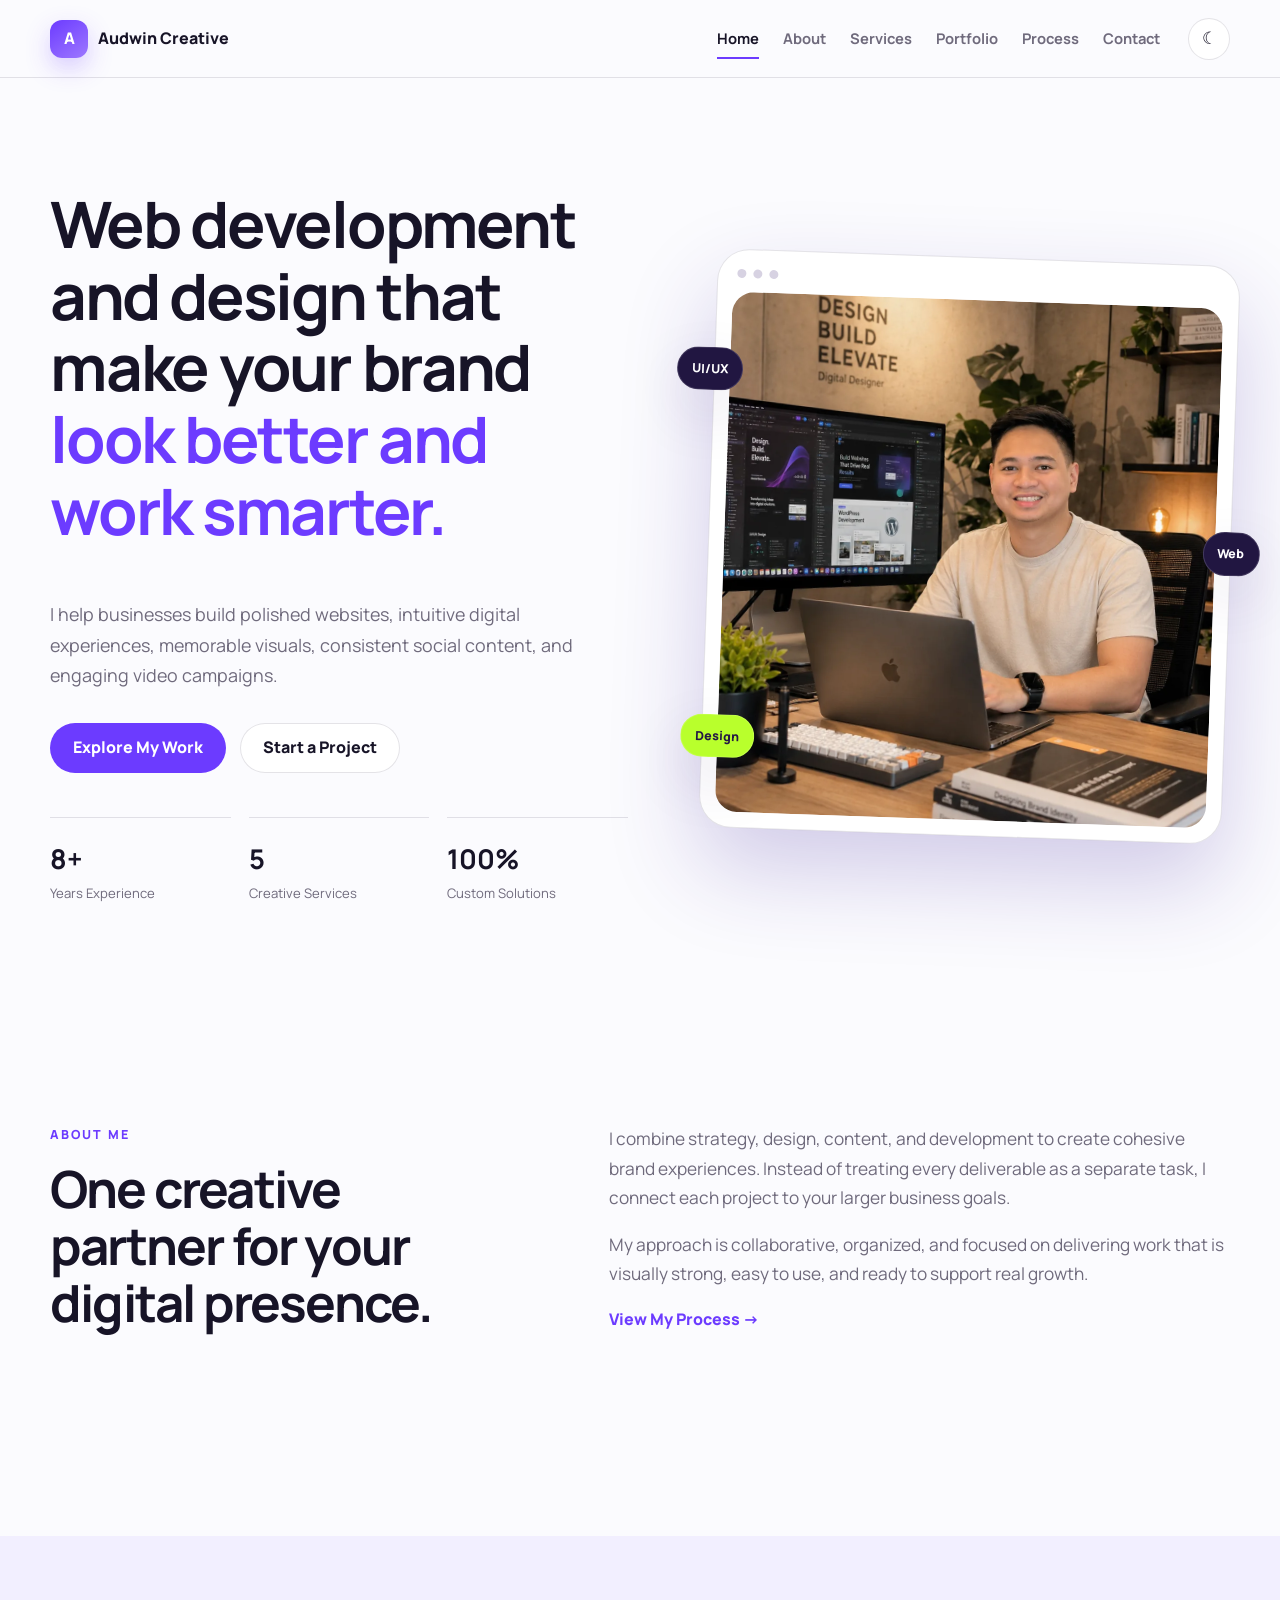
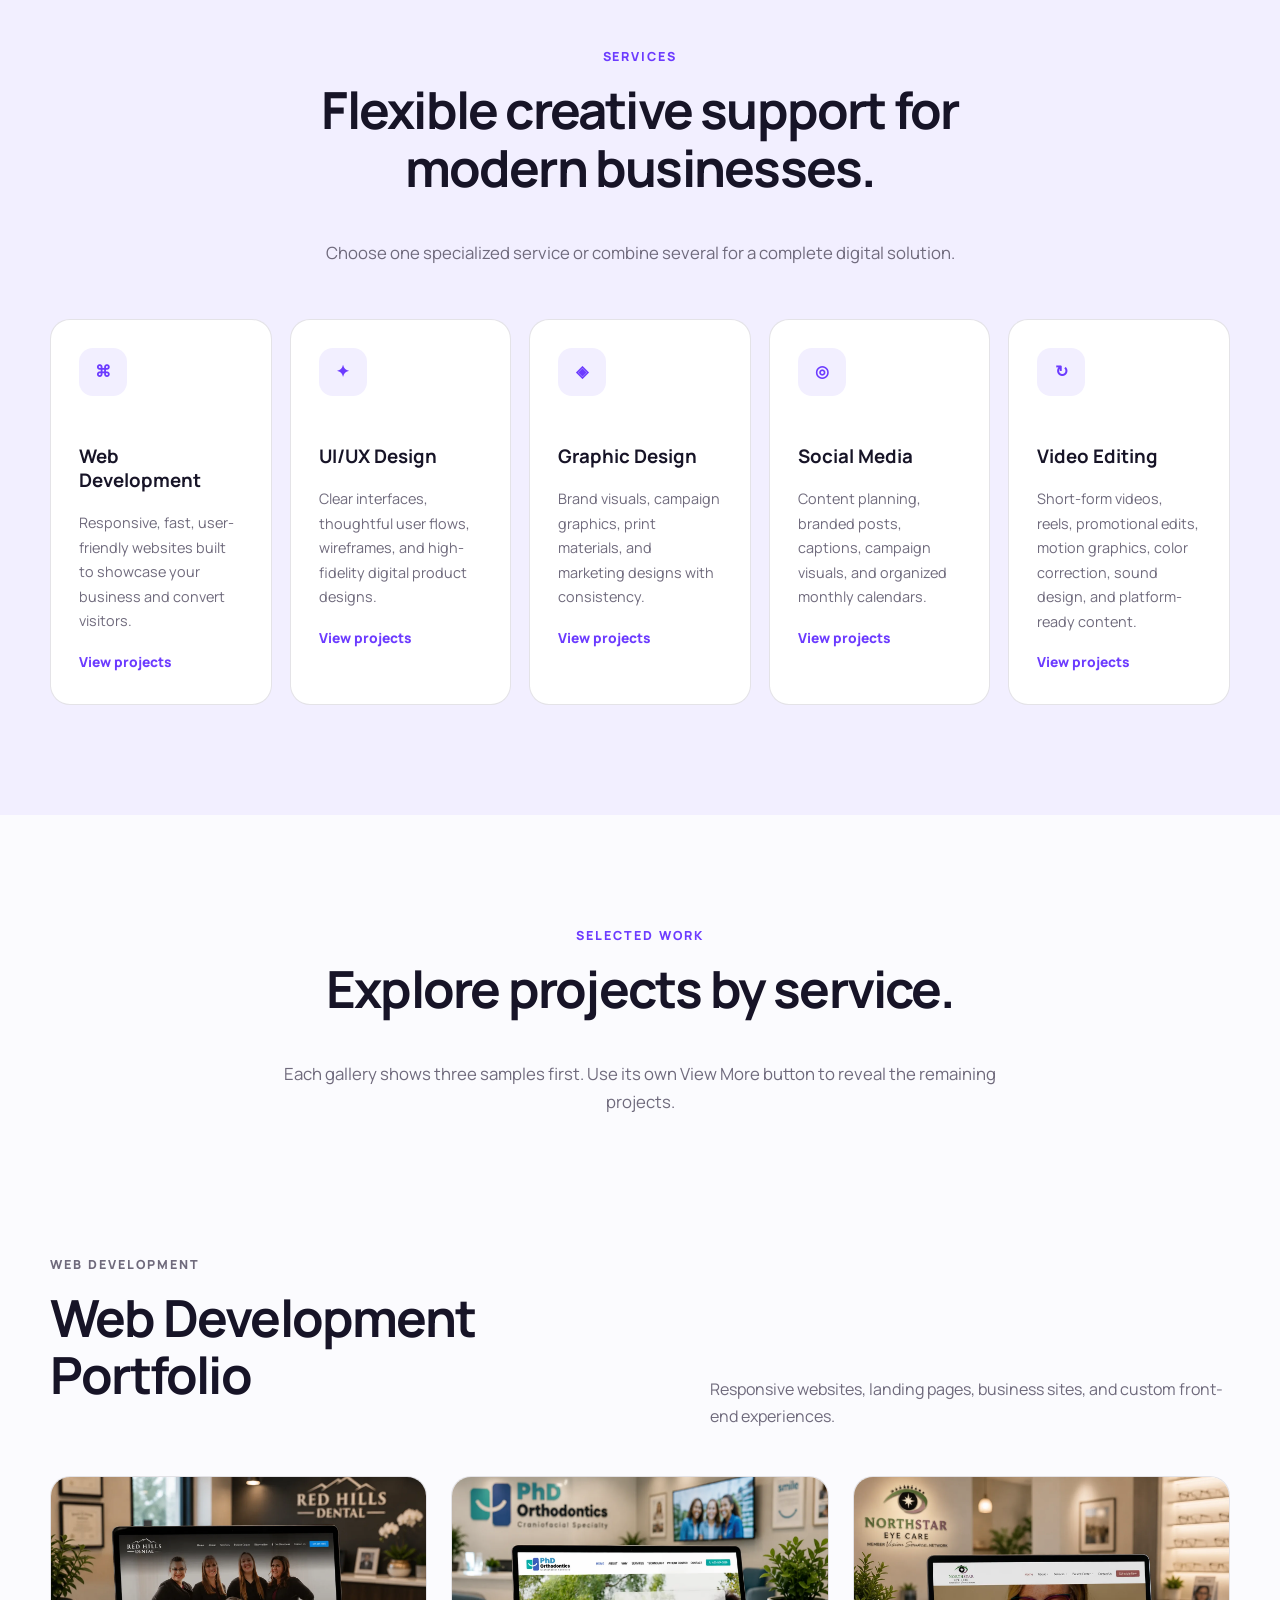
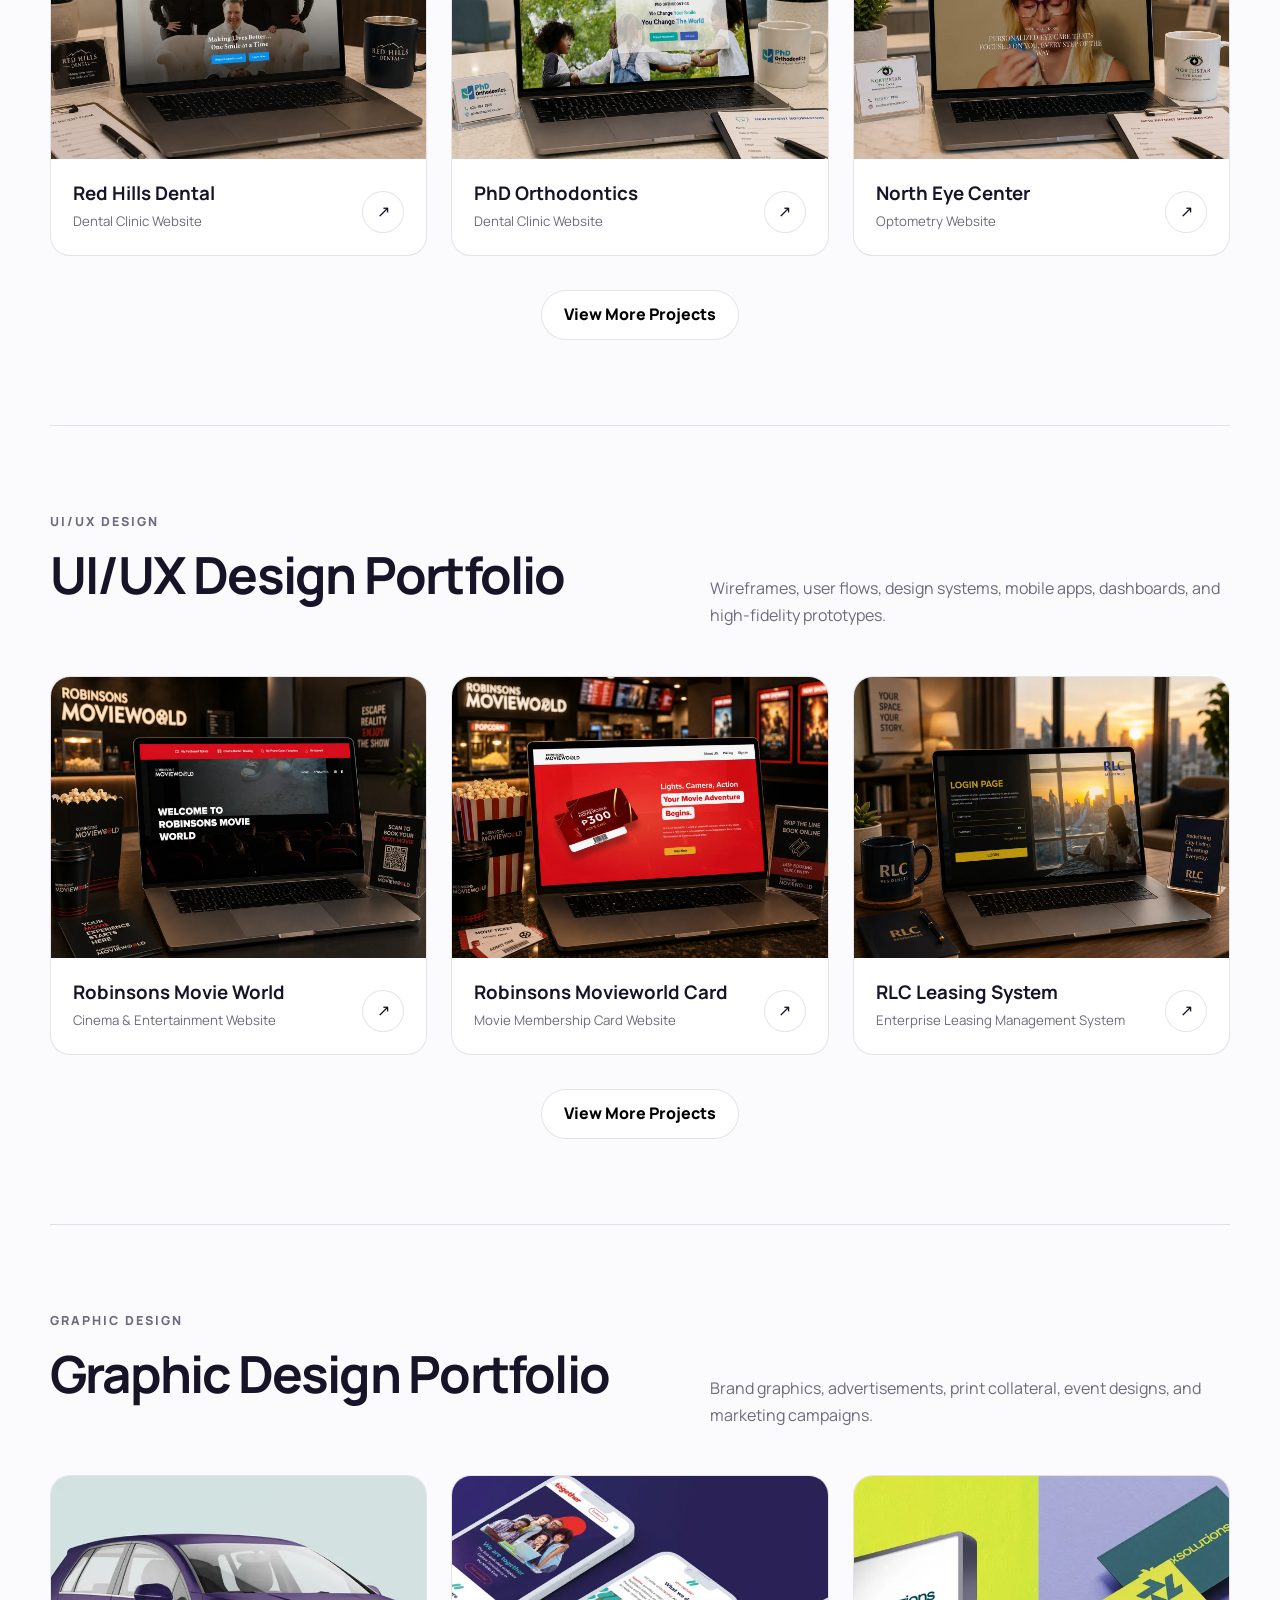
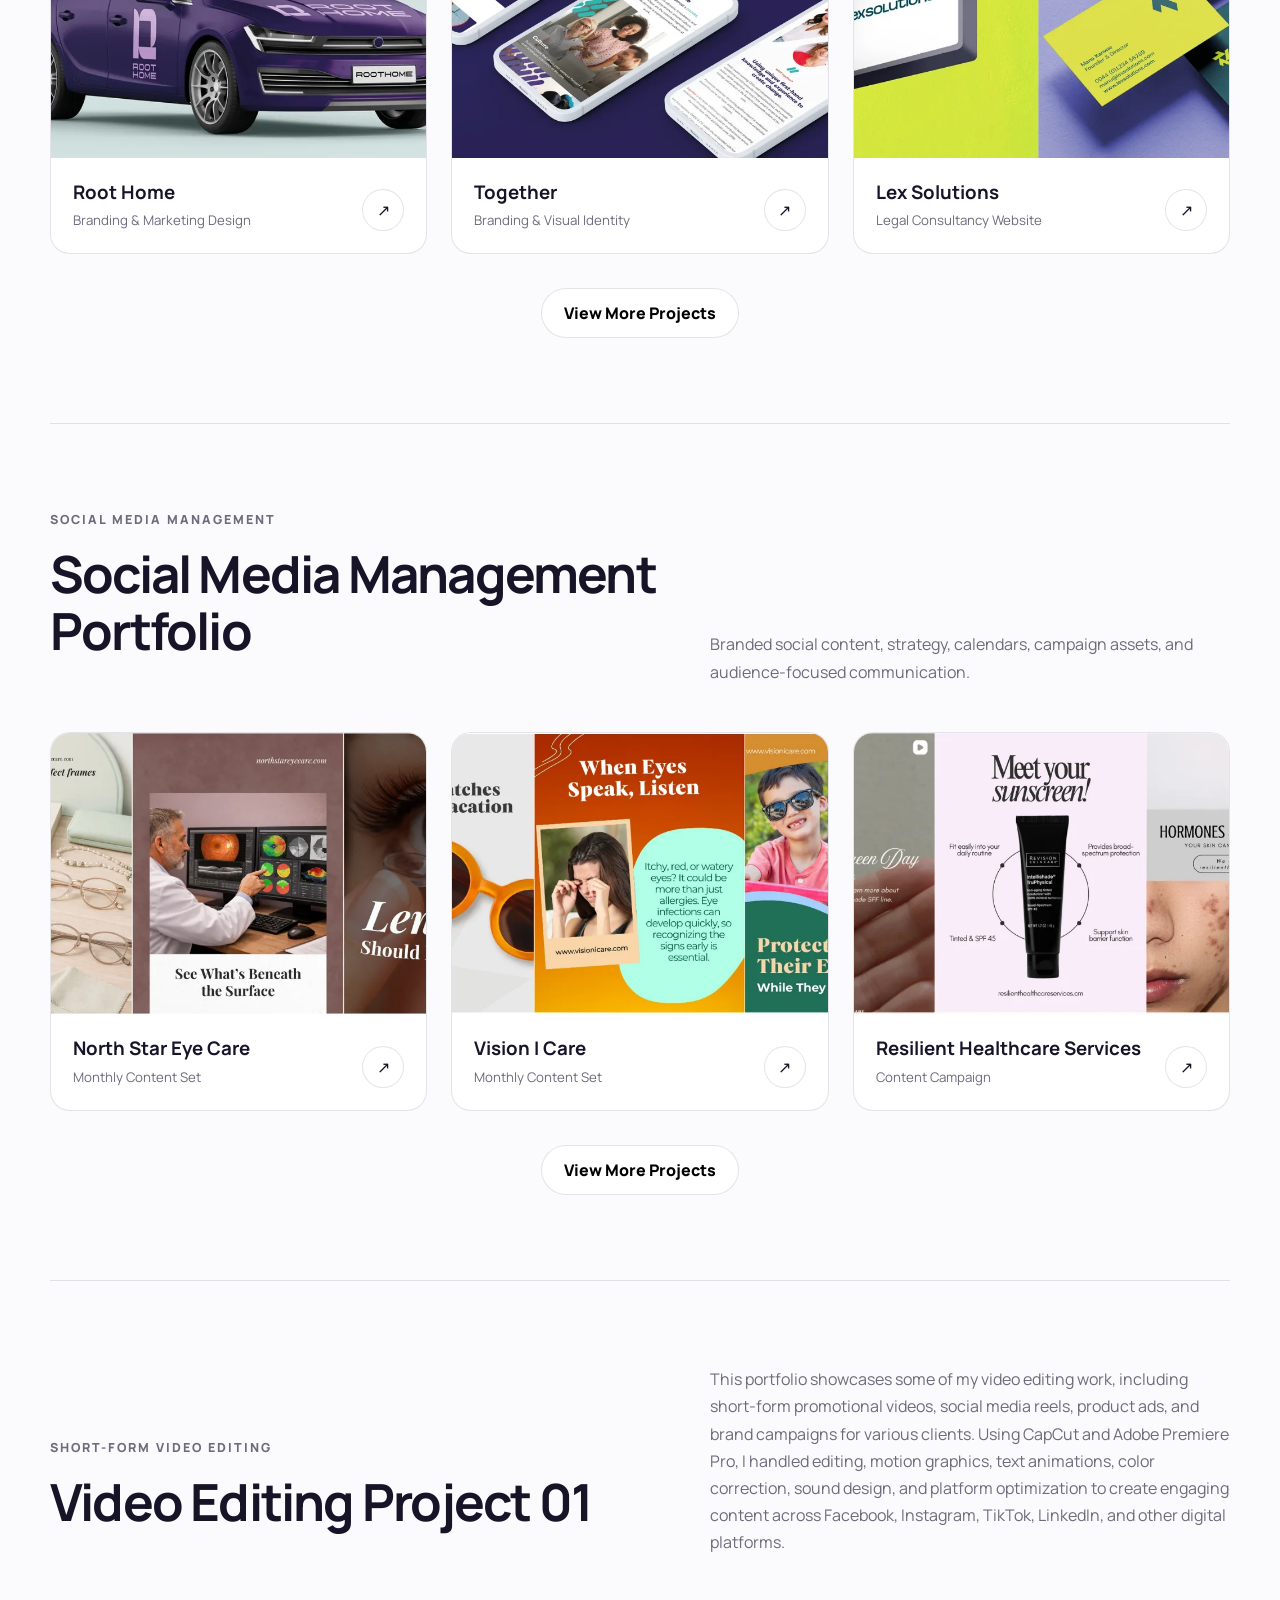
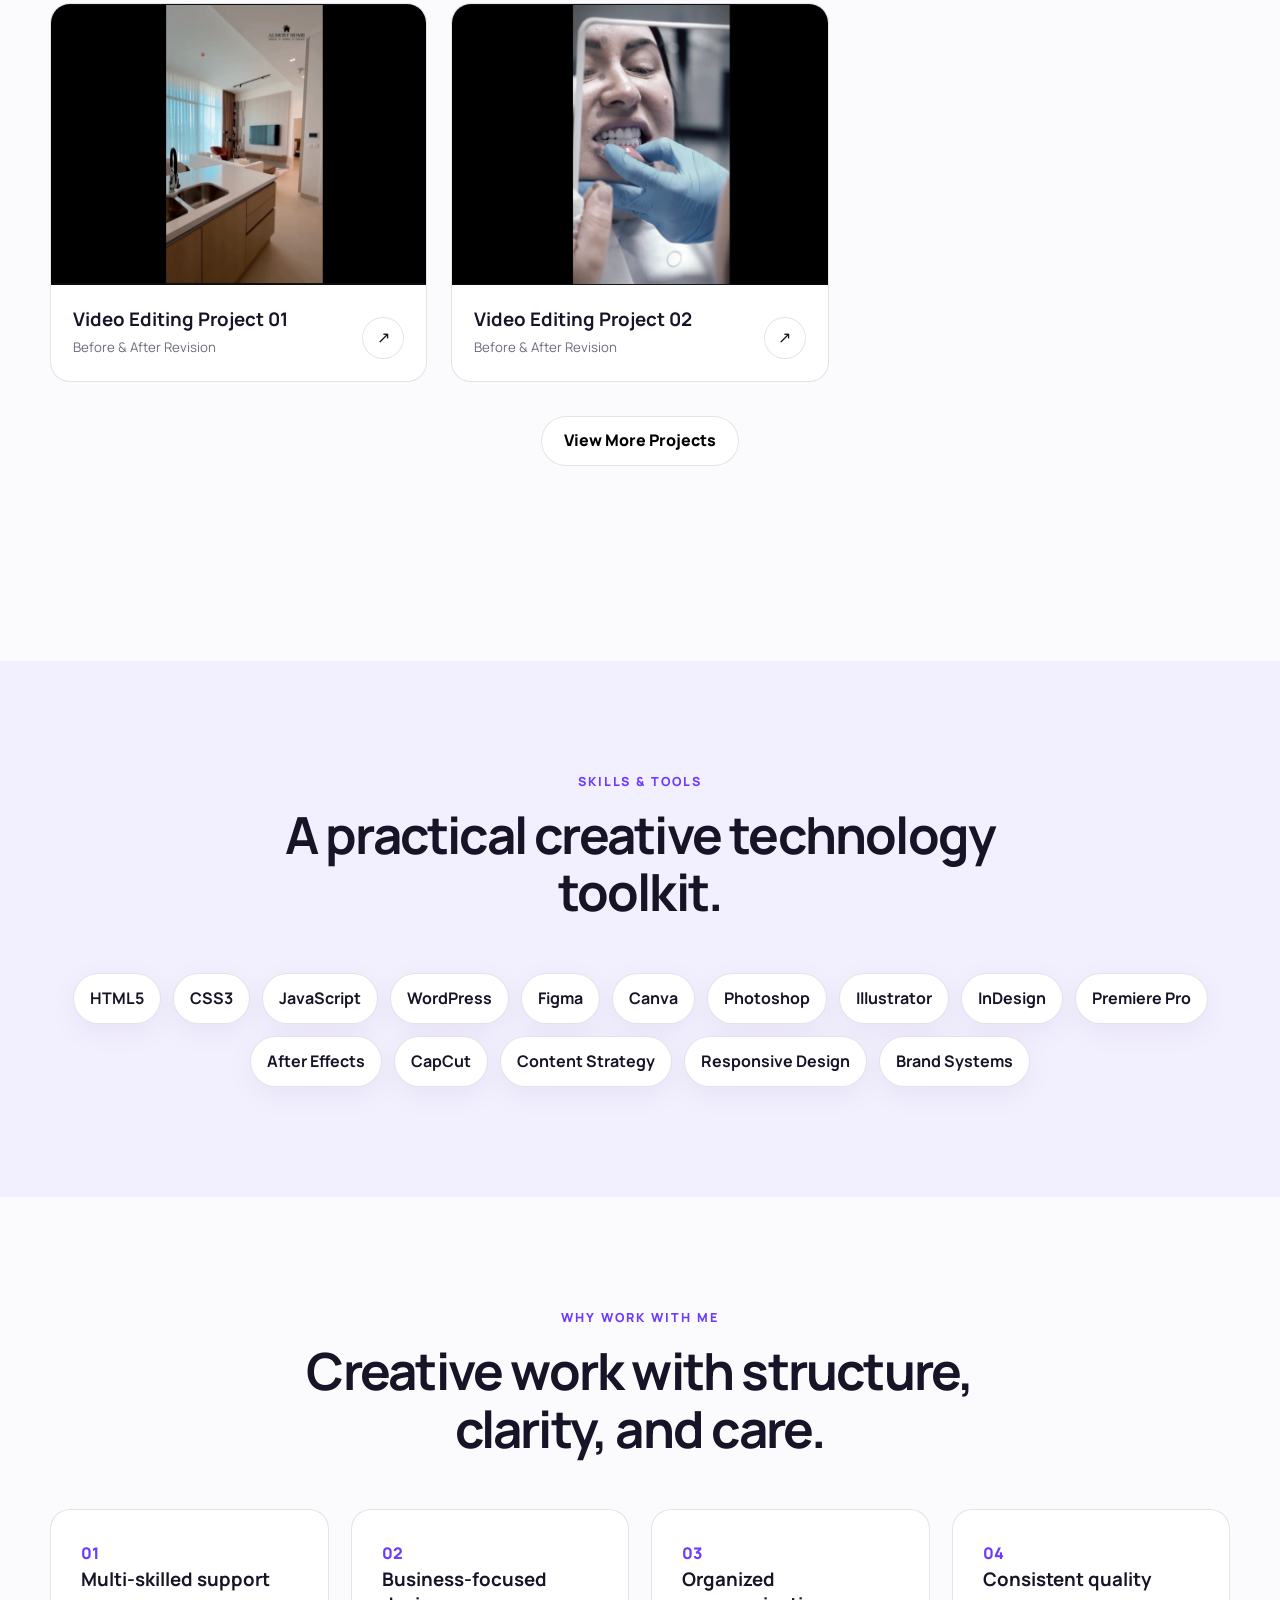
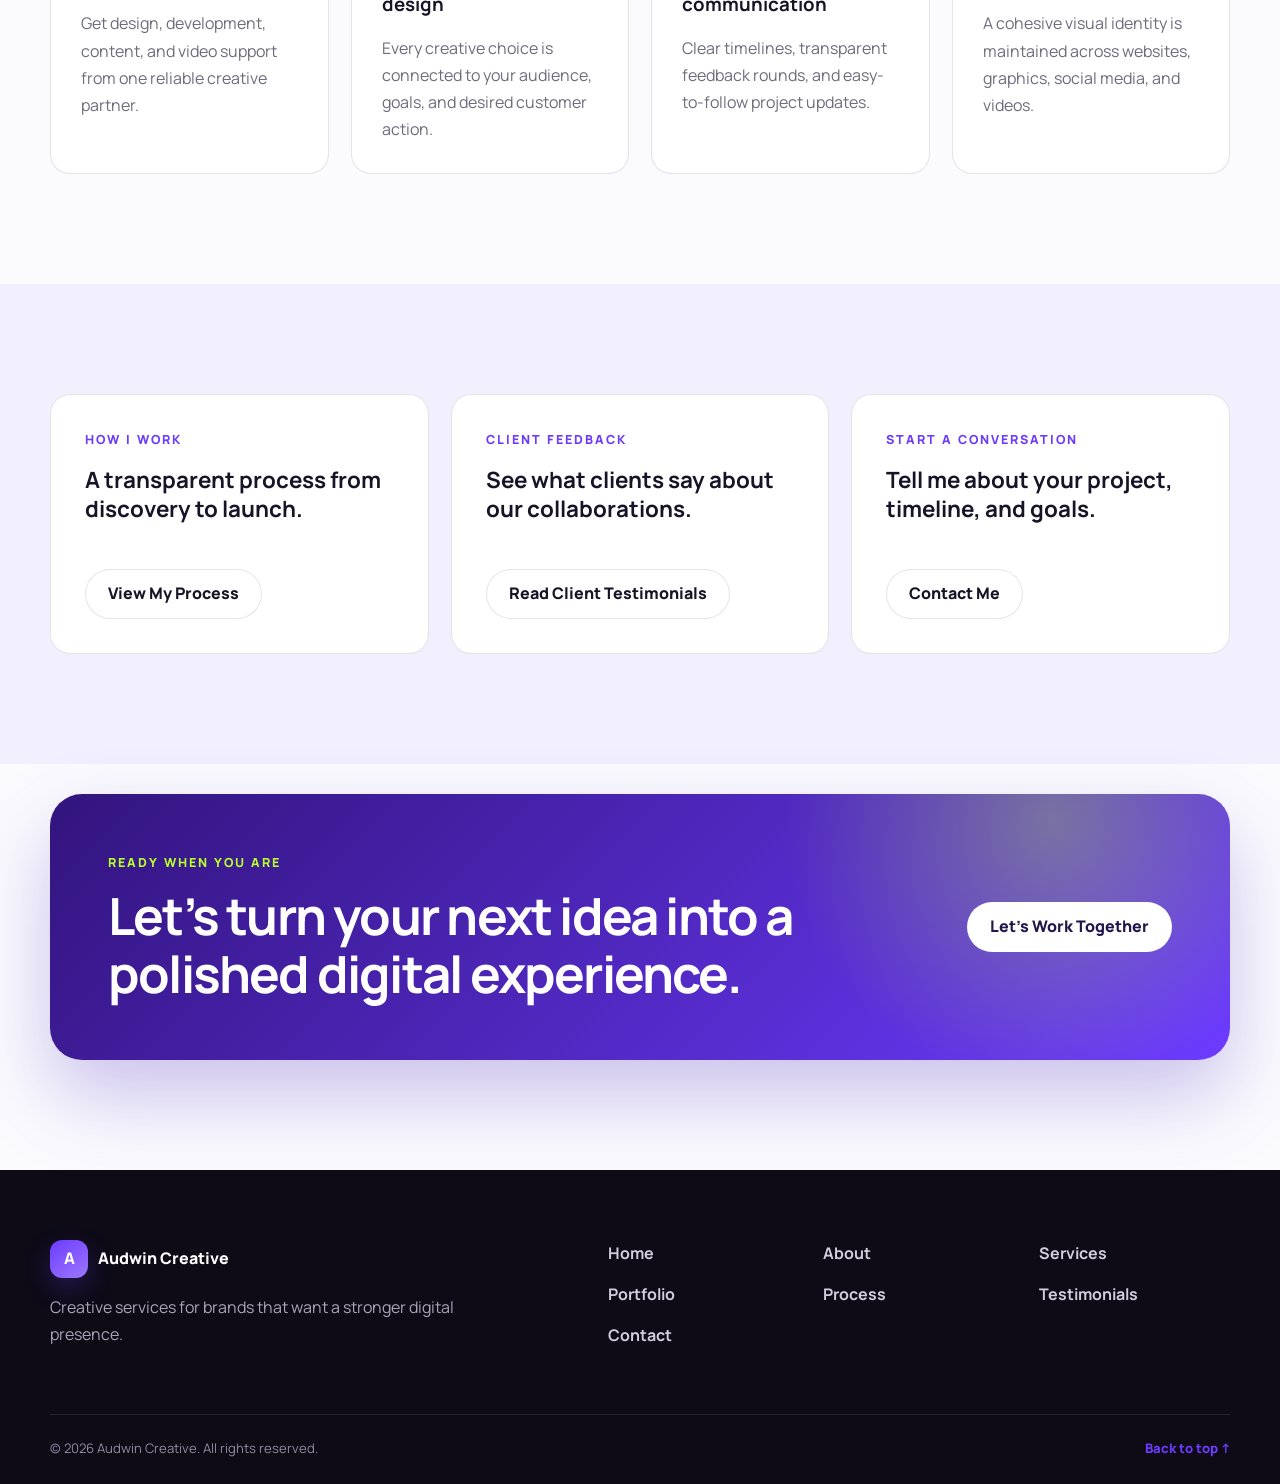
==== commit 4d155c43: "Update index.html" ====
--- a/index.html
+++ b/index.html
@@ -29,7 +29,6 @@
 <a href="index.html#services">Services</a>
 <a href="index.html#portfolio">Portfolio</a>
 <a data-nav="process" href="process.html">Process</a>
-<a data-nav="testimonials" href="testimonials.html">Testimonials</a>
 <a data-nav="contact" href="contact.html">Contact</a>
 </nav>
 <button aria-label="Switch color theme" class="theme-toggle" title="Switch color theme" type="button">
